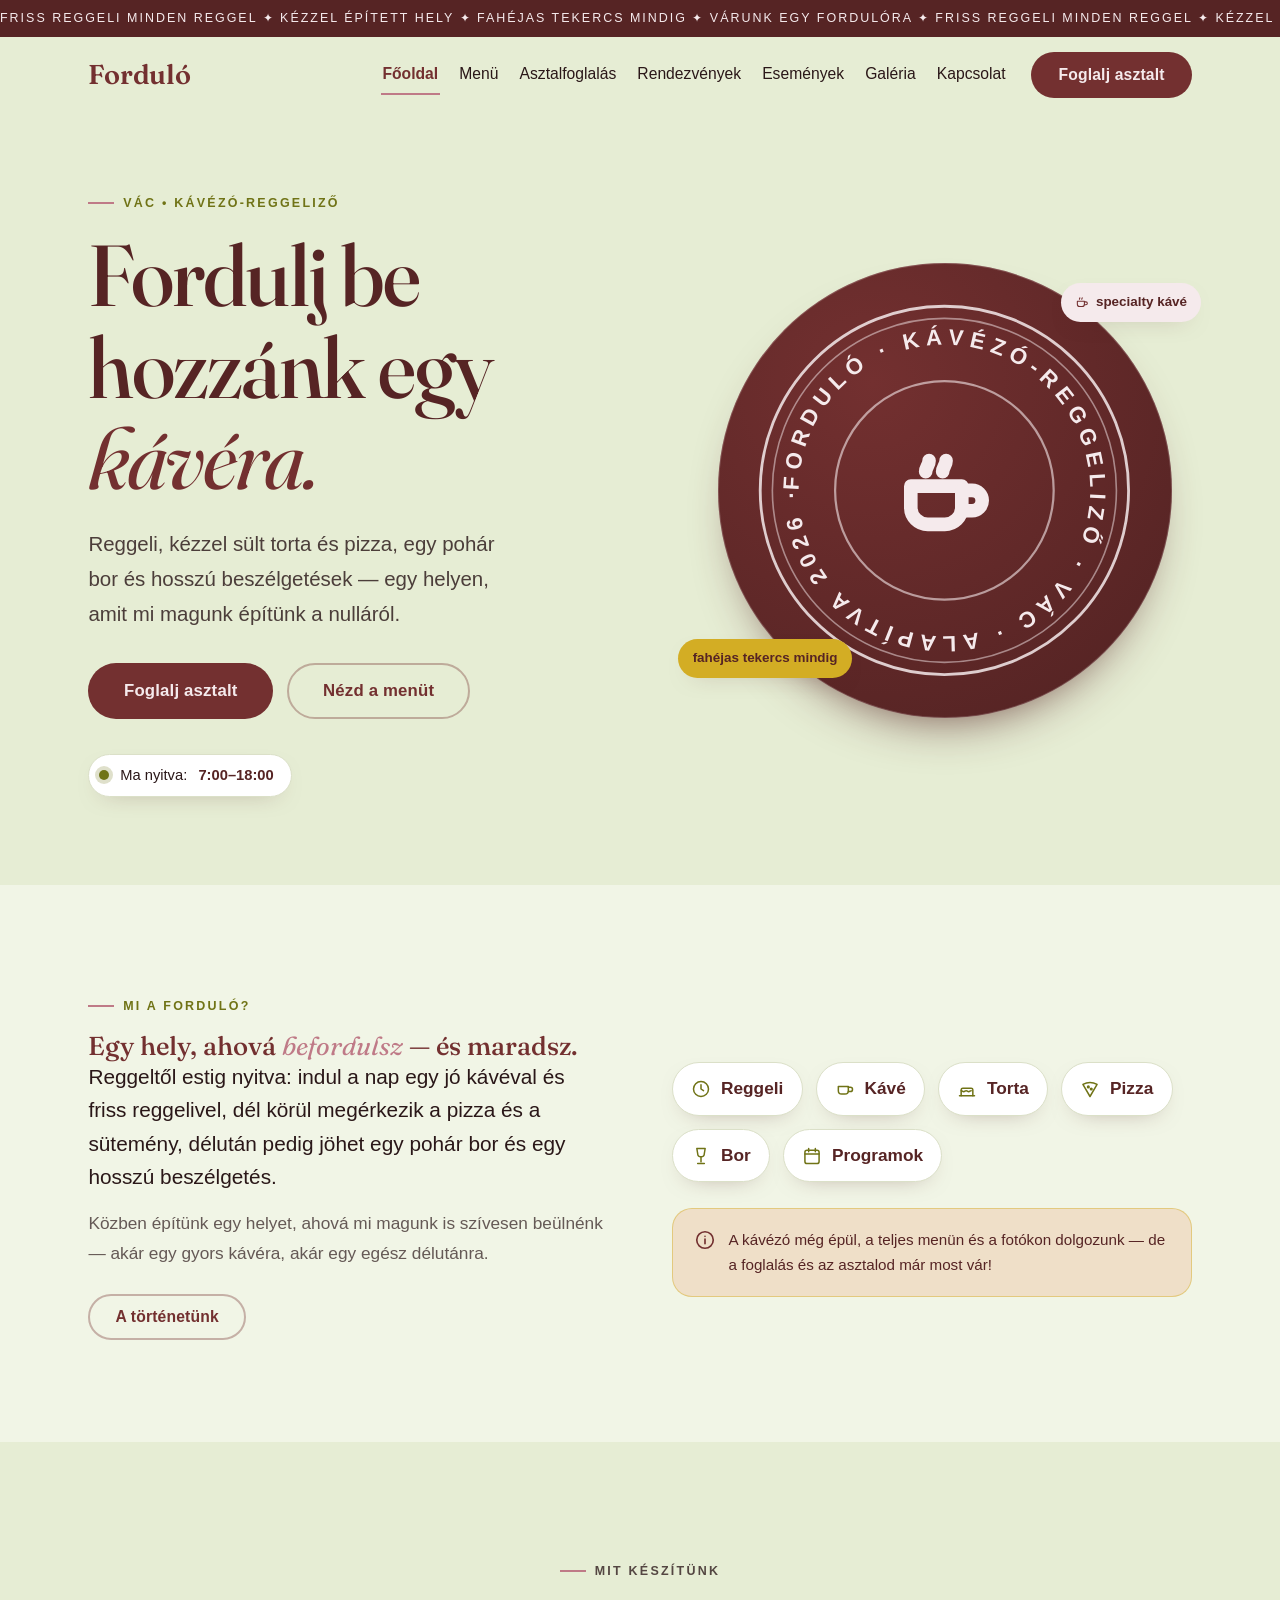
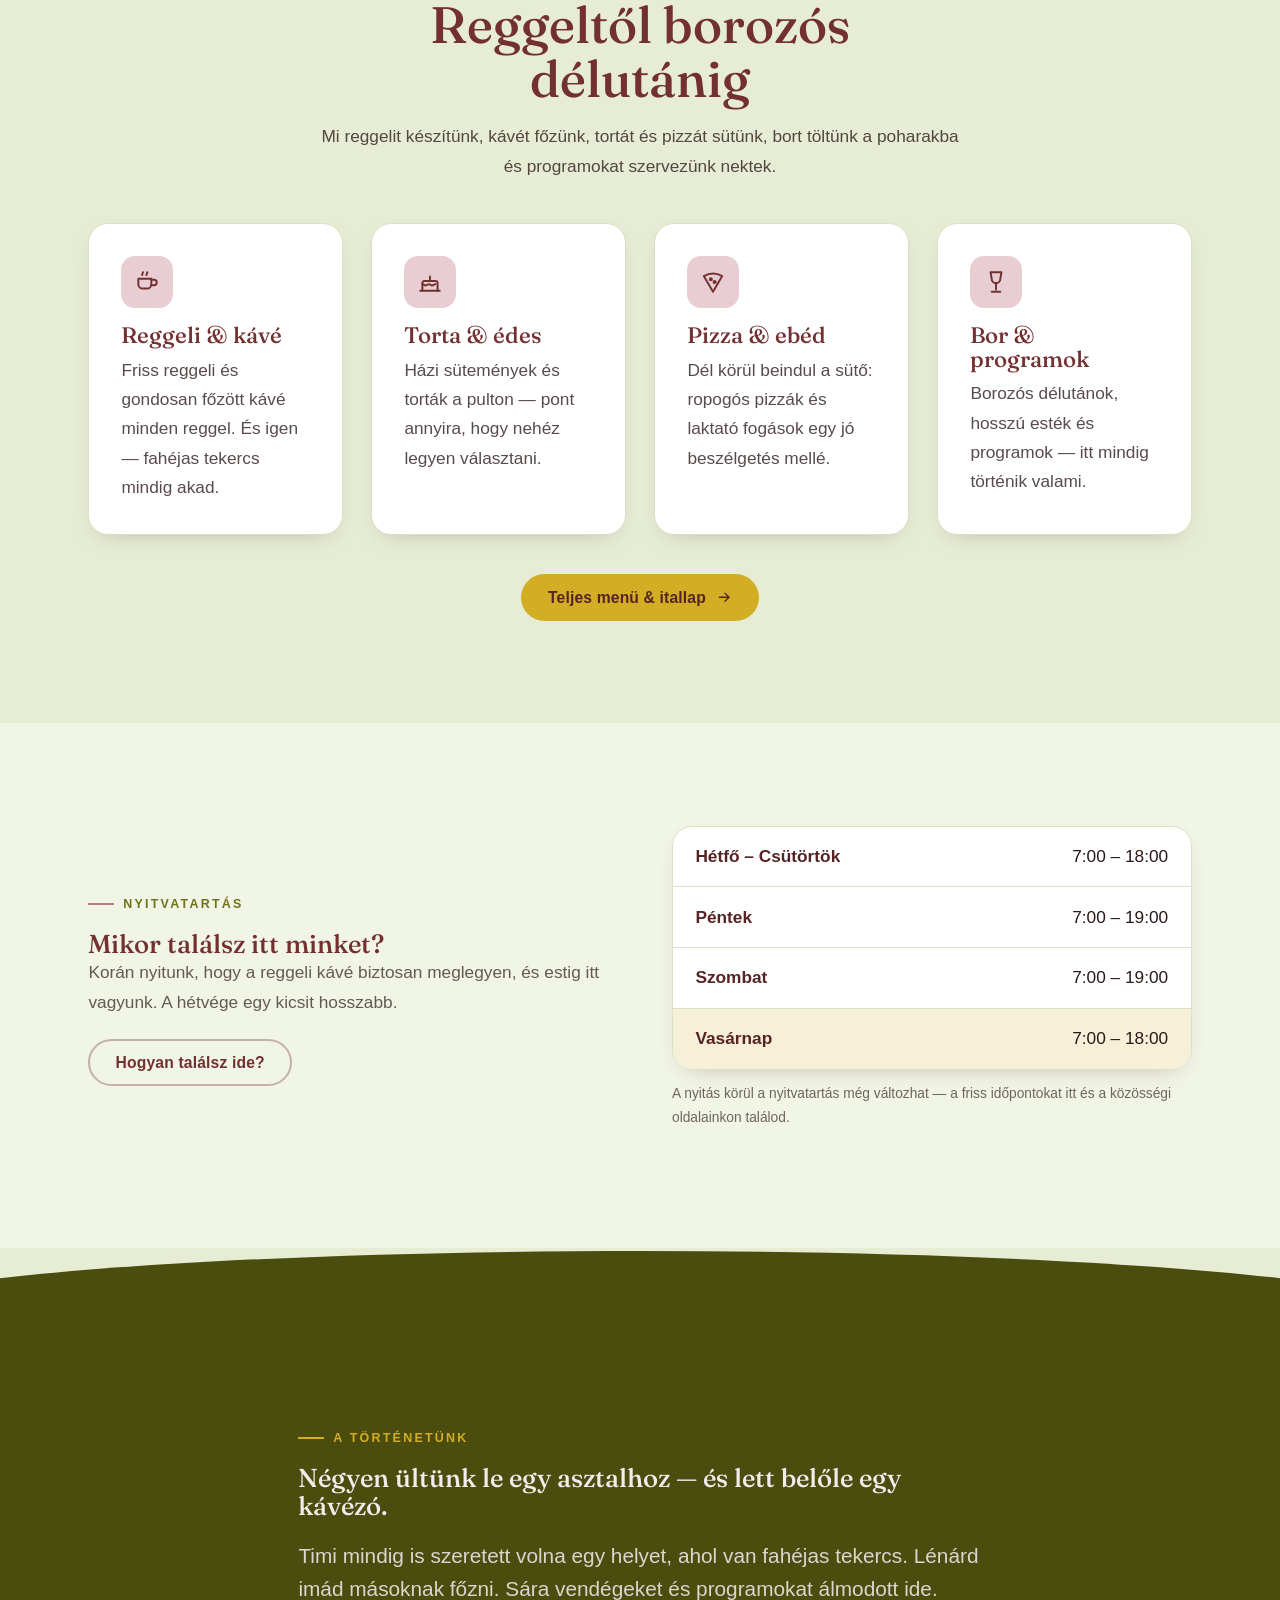
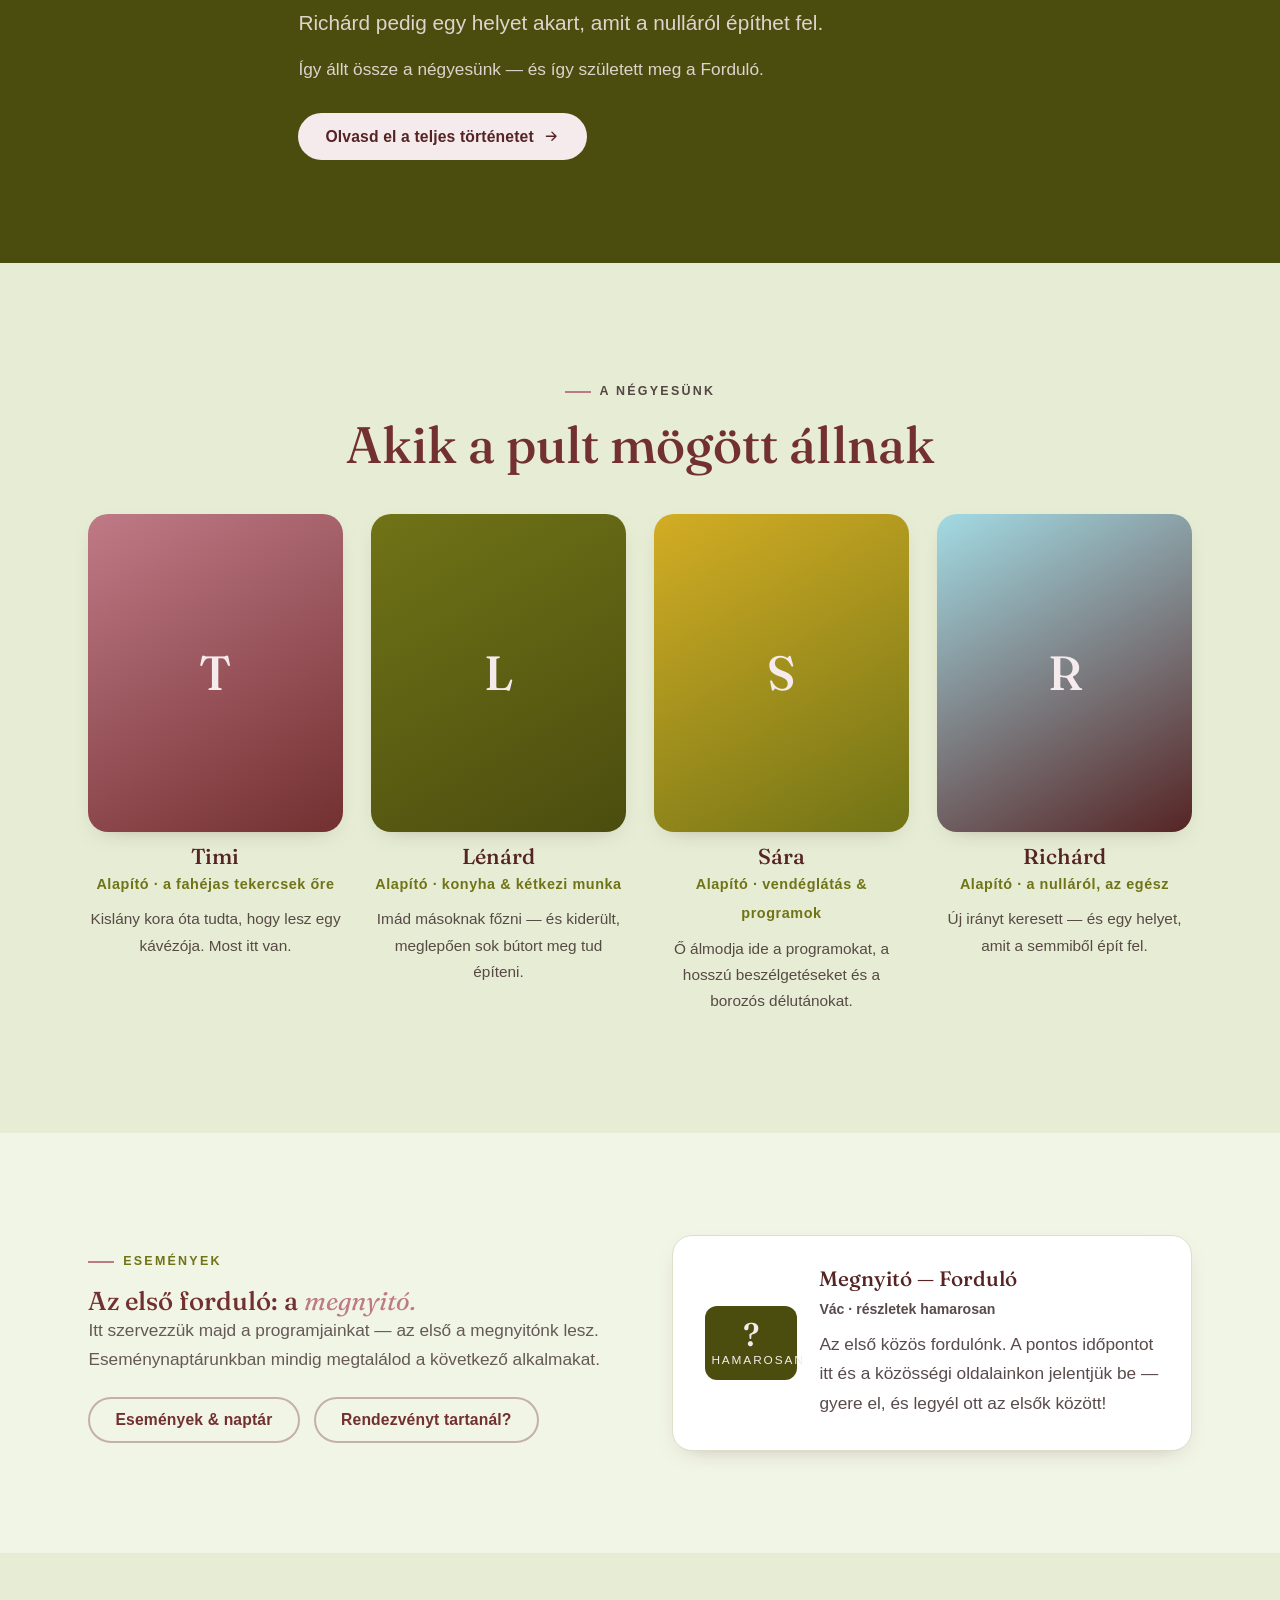
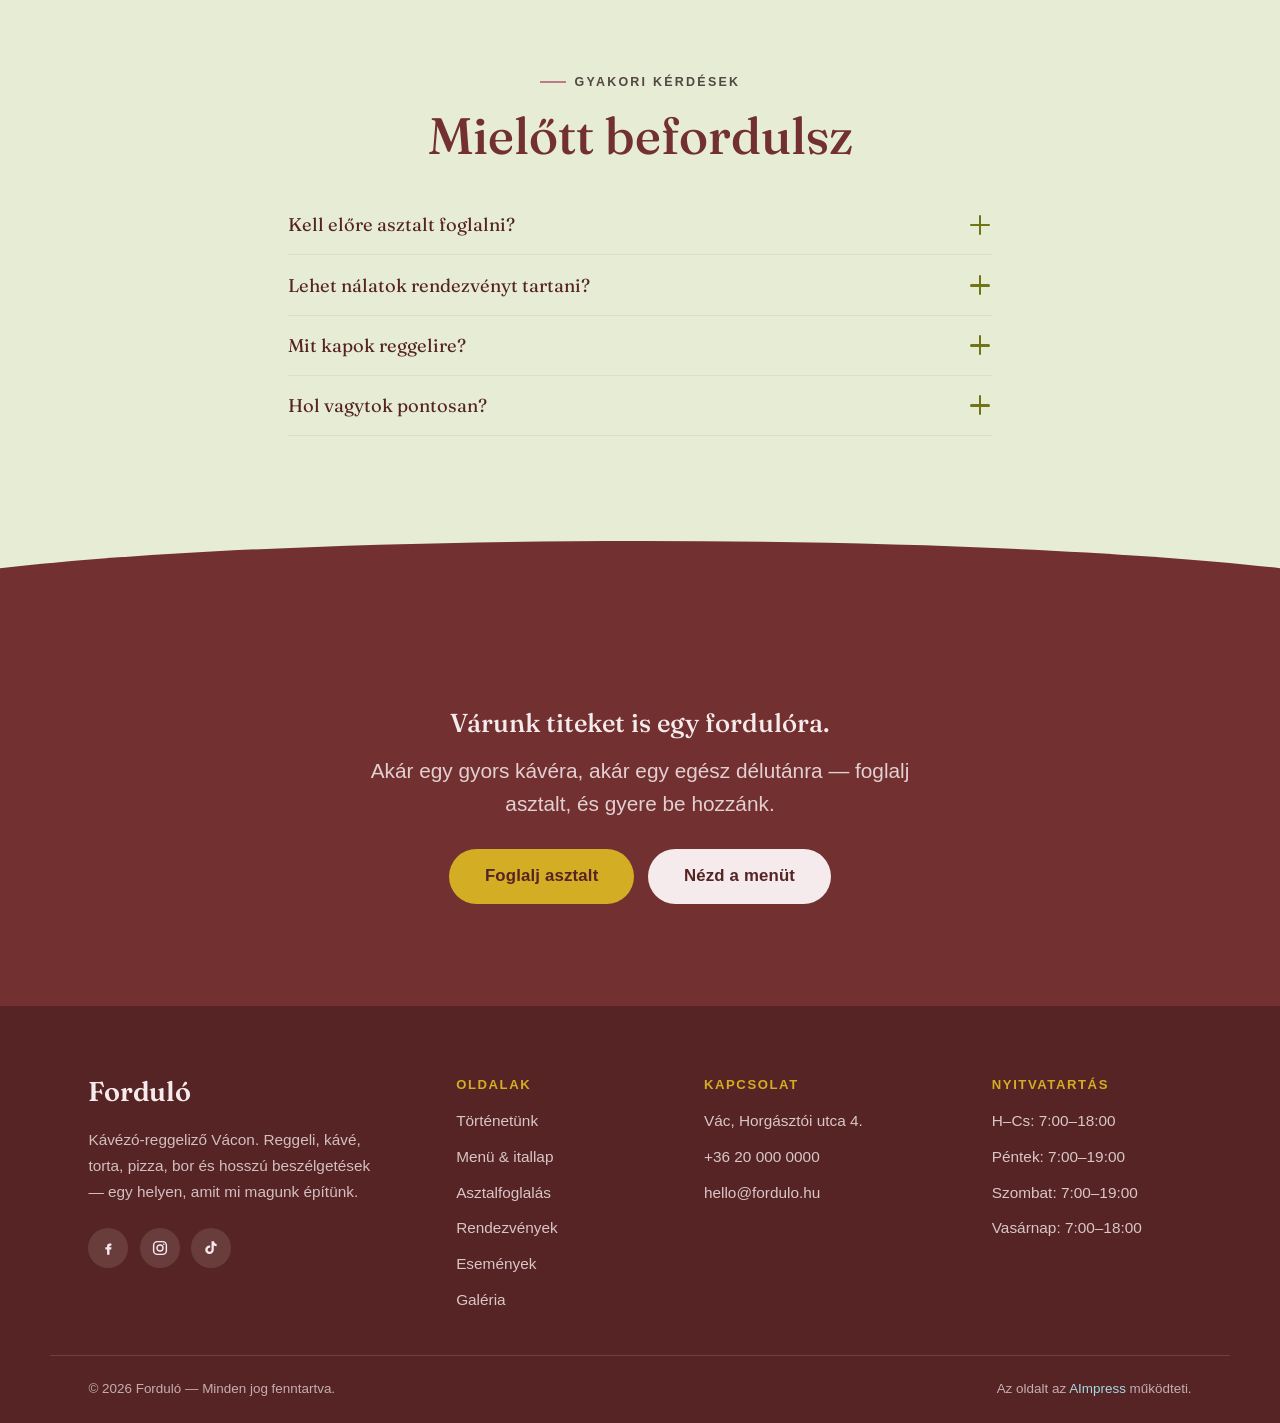
==== index.html @ df099390 "Initial commit" ====
<!DOCTYPE html>
<html lang="hu">
<head>
  <meta charset="UTF-8" />
  <meta name="viewport" content="width=device-width, initial-scale=1.0" />
  <title>Forduló — Kávézó-reggeliző Vácon</title>
  <meta name="description" content="A Forduló egy kávézó-reggeliző Vácon: friss reggeli, kézzel sült torta és pizza, pohár bor és hosszú beszélgetések — egy helyen, amit mi magunk építünk. Várunk egy fordulóra!" />
  <meta property="og:title" content="Forduló — Kávézó-reggeliző Vácon" />
  <meta property="og:description" content="Reggeli, kávé, torta, pizza, bor és programok egy helyen. Várunk egy fordulóra!" />
  <meta property="og:type" content="website" />
  <link rel="icon" href="data:image/svg+xml,<svg xmlns='http://www.w3.org/2000/svg' viewBox='0 0 100 100'><circle cx='50' cy='50' r='48' fill='%23733030'/><text x='50' y='72' font-family='Georgia,serif' font-size='60' font-weight='600' fill='%23D3AD24' text-anchor='middle'>F</text></svg>" />
  <link rel="preconnect" href="https://fonts.googleapis.com" />
  <link rel="preconnect" href="https://fonts.gstatic.com" crossorigin />
  <link href="https://fonts.googleapis.com/css2?family=Fraunces:ital,opsz,wght@0,9..144,400;0,9..144,500;0,9..144,600;1,9..144,400;1,9..144,500&family=Hanken+Grotesque:wght@400;500;600;700&display=swap" rel="stylesheet" />
  <link rel="stylesheet" href="styles.css" />
</head>
<body>

  <!-- ============================ HEADER ============================ -->
  <div class="marquee" aria-hidden="true">
      <div class="marquee__track">
        <span>Friss reggeli minden reggel ✦ Kézzel épített hely ✦ Fahéjas tekercs mindig ✦ Várunk egy fordulóra ✦&#160;</span>
        <span>Friss reggeli minden reggel ✦ Kézzel épített hely ✦ Fahéjas tekercs mindig ✦ Várunk egy fordulóra ✦&#160;</span>
        <span>Friss reggeli minden reggel ✦ Kézzel épített hely ✦ Fahéjas tekercs mindig ✦ Várunk egy fordulóra ✦&#160;</span>
        <span>Friss reggeli minden reggel ✦ Kézzel épített hely ✦ Fahéjas tekercs mindig ✦ Várunk egy fordulóra ✦&#160;</span>
      </div>
    </div>
  <header class="site-header" id="siteHeader">
    <div class="nav container">
      <a class="brand" href="index.html">Forduló</a>
      <button class="nav__toggle" id="navToggle" aria-label="Menü megnyitása" aria-expanded="false" aria-controls="navMenu">
        <span></span><span></span><span></span>
      </button>
      <nav class="nav__menu" id="navMenu" aria-label="Főmenü">
        <a href="index.html" class="nav__link is-active">Főoldal</a>
        <a href="menu.html" class="nav__link">Menü</a>
        <a href="asztalfoglalas.html" class="nav__link">Asztalfoglalás</a>
        <a href="rendezvenyek.html" class="nav__link">Rendezvények</a>
        <a href="esemenyek.html" class="nav__link">Események</a>
        <a href="galeria.html" class="nav__link">Galéria</a>
        <a href="kapcsolat.html" class="nav__link">Kapcsolat</a>
        <a href="asztalfoglalas.html" class="btn btn--solid nav__cta">Foglalj asztalt</a>
      </nav>
    </div>
  </header>

  <main>
    <!-- ============================ HERO ============================ -->
    <section class="hero container">
      <div class="hero__grid">
        <div class="hero__copy reveal">
          <p class="eyebrow">Vác • Kávézó-reggeliző</p>
          <h1>Fordulj be<br />hozzánk egy <em>kávéra.</em></h1>
          <p class="hero__sub">Reggeli, kézzel sült torta és pizza, egy pohár bor és hosszú beszélgetések — egy helyen, amit mi magunk építünk a nulláról.</p>
          <div class="hero__actions btn-row">
            <a href="asztalfoglalas.html" class="btn btn--solid btn--lg">Foglalj asztalt</a>
            <a href="menu.html" class="btn btn--ghost btn--lg">Nézd a menüt</a>
          </div>
          <span class="hero__today">
            <span class="dot"></span>
            Ma nyitva: <strong id="todayTime">7:00–18:00</strong>
          </span>
        </div>

        <div class="hero__art reveal" data-delay="1" aria-hidden="true">
          <span class="hero__chip hero__chip--a">
            <svg viewBox="0 0 24 24" fill="none" stroke="currentColor" stroke-width="1.8" stroke-linecap="round" stroke-linejoin="round"><path d="M4 9h12v5a4 4 0 0 1-4 4H8a4 4 0 0 1-4-4V9Z"/><path d="M16 10h2.5a2.5 2.5 0 0 1 0 5H16"/><path d="M7.5 5.5c0-1 .8-1.5.8-2.5M11.5 5.5c0-1 .8-1.5.8-2.5"/></svg>
            specialty kávé
          </span>
          <span class="hero__chip hero__chip--b">fahéjas tekercs mindig</span>
          <div class="hero__seal">
            <!-- A FORDULÓ pecsét — a külső gyűrű lassan forog ("forduló") -->
            <svg class="seal" viewBox="0 0 200 200" role="img" aria-label="Forduló kávézó-reggeliző, Vác, 2026">
              <defs>
                <!-- a körfelirat útja (r=72 → kerület ~452, ennyi a textLength) -->
                <path id="sealCircle" d="M100,100 m-72,0 a72,72 0 1,1 144,0 a72,72 0 1,1 -144,0" />
              </defs>
              <!-- a teljes pecsét lassan forog ("forduló") -->
              <g class="seal__rotor">
                <circle cx="100" cy="100" r="91" fill="none" stroke="currentColor" stroke-width="1.4" opacity="0.85"/>
                <circle cx="100" cy="100" r="85" fill="none" stroke="currentColor" stroke-width="0.8" opacity="0.5"/>
                <circle cx="100" cy="100" r="54" fill="none" stroke="currentColor" stroke-width="1.1" opacity="0.6"/>
                <!-- a felirat textLength-csel pontosan körbeér, nincs rés és nincs átfedés -->
                <text class="seal__ring-text" fill="currentColor">
                  <textPath href="#sealCircle" startOffset="0" textLength="452" lengthAdjust="spacing">FORDULÓ&#160;·&#160;KÁVÉZÓ-REGGELIZŐ&#160;·&#160;VÁC&#160;·&#160;ALAPÍTVA 2026&#160;·</textPath>
                </text>
              </g>
              <!-- középső kávéscsésze (nem forog) -->
              <g fill="none" stroke="currentColor" stroke-width="3.2" stroke-linecap="round" stroke-linejoin="round" transform="translate(75,79) scale(2.1)">
                <path d="M4 9h12v5a4 4 0 0 1-4 4H8a4 4 0 0 1-4-4V9Z"/>
                <path d="M16 10h2.4a2.4 2.4 0 0 1 0 4.8H16"/>
                <path d="M7.5 5.6c0-1 .8-1.5.8-2.6M11.5 5.6c0-1 .8-1.5.8-2.6"/>
              </g>
            </svg>
          </div>
        </div>
      </div>
    </section>

    <!-- ========================= MI A FORDULÓ ========================= -->
    <section class="section section--paper">
      <div class="container split">
        <div class="reveal">
          <p class="eyebrow">Mi a Forduló?</p>
          <h2>Egy hely, ahová <span class="accent-italic">befordulsz</span> — és maradsz.</h2>
          <p class="lead">Reggeltől estig nyitva: indul a nap egy jó kávéval és friss reggelivel, dél körül megérkezik a pizza és a sütemény, délután pedig jöhet egy pohár bor és egy hosszú beszélgetés.</p>
          <p class="muted">Közben építünk egy helyet, ahová mi magunk is szívesen beülnénk — akár egy gyors kávéra, akár egy egész délutánra.</p>
          <div class="btn-row" style="margin-top:1.6rem;">
            <a href="tortenetunk.html" class="btn btn--ghost">A történetünk</a>
          </div>
        </div>
        <div class="reveal" data-delay="1">
          <div class="chips">
            <span class="chip"><svg viewBox="0 0 24 24" fill="none" stroke="currentColor" stroke-width="1.8" stroke-linecap="round" stroke-linejoin="round"><circle cx="12" cy="12" r="9"/><path d="M12 7v5l3 2"/></svg> Reggeli</span>
            <span class="chip"><svg viewBox="0 0 24 24" fill="none" stroke="currentColor" stroke-width="1.8" stroke-linecap="round" stroke-linejoin="round"><path d="M4 9h12v5a4 4 0 0 1-4 4H8a4 4 0 0 1-4-4V9Z"/><path d="M16 10h2.5a2.5 2.5 0 0 1 0 5H16"/></svg> Kávé</span>
            <span class="chip"><svg viewBox="0 0 24 24" fill="none" stroke="currentColor" stroke-width="1.8" stroke-linecap="round" stroke-linejoin="round"><path d="M3 20h18"/><path d="M5 20v-7a2 2 0 0 1 2-2h10a2 2 0 0 1 2 2v7"/><path d="M5 14c1.5 0 1.5 1.2 3 1.2S9.5 14 11 14s1.5 1.2 3 1.2 1.5-1.2 3-1.2"/></svg> Torta</span>
            <span class="chip"><svg viewBox="0 0 24 24" fill="none" stroke="currentColor" stroke-width="1.8" stroke-linecap="round" stroke-linejoin="round"><path d="M3.5 6.5 12 21l8.5-14.5a18 18 0 0 0-17 0Z"/><circle cx="10" cy="9.5" r="1"/><circle cx="13.5" cy="12" r="1"/></svg> Pizza</span>
            <span class="chip"><svg viewBox="0 0 24 24" fill="none" stroke="currentColor" stroke-width="1.8" stroke-linecap="round" stroke-linejoin="round"><path d="M7 3h10l-1 6a4 4 0 0 1-8 0L7 3Z"/><path d="M12 13v6M8 21h8"/></svg> Bor</span>
            <span class="chip"><svg viewBox="0 0 24 24" fill="none" stroke="currentColor" stroke-width="1.8" stroke-linecap="round" stroke-linejoin="round"><rect x="3.5" y="5" width="17" height="16" rx="2.5"/><path d="M3.5 9.5h17M8 3v4M16 3v4"/></svg> Programok</span>
          </div>
          <div class="callout" style="margin-top:1.6rem;">
            <svg viewBox="0 0 24 24" fill="none" stroke="currentColor" stroke-width="1.8" stroke-linecap="round" stroke-linejoin="round"><circle cx="12" cy="12" r="9"/><path d="M12 11v5M12 8l.01 0"/></svg>
            <p>A kávézó még épül, a teljes menün és a fotókon dolgozunk — de a foglalás és az asztalod már most vár!</p>
          </div>
        </div>
      </div>
    </section>

    <!-- ========================= MIT KÉSZÍTÜNK ========================= -->
    <section class="section section--cream">
      <div class="container">
        <div class="section-head section-head--center reveal">
          <p class="eyebrow eyebrow--center">Mit készítünk</p>
          <h2>Reggeltől borozós délutánig</h2>
          <p>Mi reggelit készítünk, kávét főzünk, tortát és pizzát sütünk, bort töltünk a poharakba és programokat szervezünk nektek.</p>
        </div>
        <div class="grid grid--4" style="margin-top:2.6rem;">
          <article class="card reveal">
            <div class="card__icon"><svg viewBox="0 0 24 24" fill="none" stroke="currentColor" stroke-width="1.8" stroke-linecap="round" stroke-linejoin="round"><path d="M4 9h12v5a4 4 0 0 1-4 4H8a4 4 0 0 1-4-4V9Z"/><path d="M16 10h2.5a2.5 2.5 0 0 1 0 5H16"/><path d="M7.5 5.5c0-1 .8-1.5.8-2.5M11.5 5.5c0-1 .8-1.5.8-2.5"/></svg></div>
            <h3>Reggeli &amp; kávé</h3>
            <p>Friss reggeli és gondosan főzött kávé minden reggel. És igen — fahéjas tekercs mindig akad.</p>
          </article>
          <article class="card reveal" data-delay="1">
            <div class="card__icon"><svg viewBox="0 0 24 24" fill="none" stroke="currentColor" stroke-width="1.8" stroke-linecap="round" stroke-linejoin="round"><path d="M3 20h18"/><path d="M5 20v-7a2 2 0 0 1 2-2h10a2 2 0 0 1 2 2v7"/><path d="M5 14c1.5 0 1.5 1.2 3 1.2S9.5 14 11 14s1.5 1.2 3 1.2 1.5-1.2 3-1.2"/><path d="M12 7v3"/></svg></div>
            <h3>Torta &amp; édes</h3>
            <p>Házi sütemények és torták a pulton — pont annyira, hogy nehéz legyen választani.</p>
          </article>
          <article class="card reveal" data-delay="2">
            <div class="card__icon"><svg viewBox="0 0 24 24" fill="none" stroke="currentColor" stroke-width="1.8" stroke-linecap="round" stroke-linejoin="round"><path d="M3.5 6.5 12 21l8.5-14.5a18 18 0 0 0-17 0Z"/><circle cx="10" cy="9.5" r="1"/><circle cx="13.5" cy="12" r="1"/></svg></div>
            <h3>Pizza &amp; ebéd</h3>
            <p>Dél körül beindul a sütő: ropogós pizzák és laktató fogások egy jó beszélgetés mellé.</p>
          </article>
          <article class="card reveal" data-delay="3">
            <div class="card__icon"><svg viewBox="0 0 24 24" fill="none" stroke="currentColor" stroke-width="1.8" stroke-linecap="round" stroke-linejoin="round"><path d="M7 3h10l-1 6a4 4 0 0 1-8 0L7 3Z"/><path d="M12 13v6M8 21h8"/></svg></div>
            <h3>Bor &amp; programok</h3>
            <p>Borozós délutánok, hosszú esték és programok — itt mindig történik valami.</p>
          </article>
        </div>
        <div class="btn-row reveal" style="justify-content:center; margin-top:2.4rem;">
          <a href="menu.html" class="btn btn--gold">Teljes menü &amp; itallap
            <svg viewBox="0 0 24 24" fill="none" stroke="currentColor" stroke-width="2" stroke-linecap="round" stroke-linejoin="round"><path d="M5 12h14M13 6l6 6-6 6"/></svg>
          </a>
        </div>
      </div>
    </section>

    <!-- ========================= NYITVATARTÁS ========================= -->
    <section class="section section--paper">
      <div class="container split">
        <div class="reveal">
          <p class="eyebrow">Nyitvatartás</p>
          <h2>Mikor találsz itt minket?</h2>
          <p class="muted">Korán nyitunk, hogy a reggeli kávé biztosan meglegyen, és estig itt vagyunk. A hétvége egy kicsit hosszabb.</p>
          <div class="btn-row" style="margin-top:1.4rem;">
            <a href="kapcsolat.html" class="btn btn--ghost">Hogyan találsz ide?</a>
          </div>
        </div>
        <div class="reveal" data-delay="1">
          <div class="hours">
            <div class="hours__row" data-days="1,2,3,4">
              <span class="hours__day">Hétfő – Csütörtök</span>
              <span class="hours__time">7:00 – 18:00</span>
            </div>
            <div class="hours__row" data-days="5">
              <span class="hours__day">Péntek</span>
              <span class="hours__time">7:00 – 19:00</span>
            </div>
            <div class="hours__row" data-days="6">
              <span class="hours__day">Szombat</span>
              <span class="hours__time">7:00 – 19:00</span>
            </div>
            <div class="hours__row" data-days="0">
              <span class="hours__day">Vasárnap</span>
              <span class="hours__time">7:00 – 18:00</span>
            </div>
          </div>
          <p class="hours__note">A nyitás körül a nyitvatartás még változhat — a friss időpontokat itt és a közösségi oldalainkon találod.</p>
        </div>
      </div>
    </section>

    <!-- transition -->
    <svg class="wave" viewBox="0 0 1440 70" preserveAspectRatio="none" aria-hidden="true"><path d="M0,70 L0,30 C360,-6 1080,-6 1440,30 L1440,70 Z" fill="#4B4D0F"/></svg>

    <!-- ========================= TÖRTÉNET TEASER ========================= -->
    <section class="band section">
      <div class="container" style="max-width:760px;">
        <p class="eyebrow reveal">A történetünk</p>
        <h2 class="reveal" data-delay="1">Négyen ültünk le egy asztalhoz — és lett belőle egy kávézó.</h2>
        <p class="reveal lead" data-delay="1" style="margin-top:1.2rem;">Timi mindig is szeretett volna egy helyet, ahol van fahéjas tekercs. Lénárd imád másoknak főzni. Sára vendégeket és programokat álmodott ide. Richárd pedig egy helyet akart, amit a nulláról építhet fel.</p>
        <p class="reveal" data-delay="2">Így állt össze a négyesünk — és így született meg a Forduló.</p>
        <div class="btn-row reveal" data-delay="2" style="margin-top:1.8rem;">
          <a href="tortenetunk.html" class="btn btn--light">Olvasd el a teljes történetet
            <svg viewBox="0 0 24 24" fill="none" stroke="currentColor" stroke-width="2" stroke-linecap="round" stroke-linejoin="round"><path d="M5 12h14M13 6l6 6-6 6"/></svg>
          </a>
        </div>
      </div>
    </section>

    <!-- ========================= A NÉGYESÜNK ========================= -->
    <section class="section section--cream">
      <div class="container">
        <div class="section-head section-head--center reveal">
          <p class="eyebrow eyebrow--center">A négyesünk</p>
          <h2>Akik a pult mögött állnak</h2>
        </div>
        <div class="grid grid--4" style="margin-top:2.6rem;">
          <div class="person reveal">
            <!-- Cseréld valódi fotóra: <div class="person__photo"><img src="kepek/timi.jpg" alt="Timi"></div> -->
            <div class="person__photo" style="background:linear-gradient(150deg,#BF7A87,#733030);">T</div>
            <h3>Timi</h3>
            <span>Alapító · a fahéjas tekercsek őre</span>
            <p>Kislány kora óta tudta, hogy lesz egy kávézója. Most itt van.</p>
          </div>
          <div class="person reveal" data-delay="1">
            <div class="person__photo" style="background:linear-gradient(150deg,#707316,#4B4D0F);">L</div>
            <h3>Lénárd</h3>
            <span>Alapító · konyha &amp; kétkezi munka</span>
            <p>Imád másoknak főzni — és kiderült, meglepően sok bútort meg tud építeni.</p>
          </div>
          <div class="person reveal" data-delay="2">
            <div class="person__photo" style="background:linear-gradient(150deg,#D3AD24,#707316);">S</div>
            <h3>Sára</h3>
            <span>Alapító · vendéglátás &amp; programok</span>
            <p>Ő álmodja ide a programokat, a hosszú beszélgetéseket és a borozós délutánokat.</p>
          </div>
          <div class="person reveal" data-delay="3">
            <div class="person__photo" style="background:linear-gradient(150deg,#A3DBE4,#562424);">R</div>
            <h3>Richárd</h3>
            <span>Alapító · a nulláról, az egész</span>
            <p>Új irányt keresett — és egy helyet, amit a semmiből épít fel.</p>
          </div>
        </div>
      </div>
    </section>

    <!-- ========================= ESEMÉNYEK TEASER ========================= -->
    <section class="section section--paper">
      <div class="container split">
        <div class="reveal">
          <p class="eyebrow">Események</p>
          <h2>Az első forduló: a <span class="accent-italic">megnyitó.</span></h2>
          <p class="muted">Itt szervezzük majd a programjainkat — az első a megnyitónk lesz. Eseménynaptárunkban mindig megtalálod a következő alkalmakat.</p>
          <div class="btn-row" style="margin-top:1.4rem;">
            <a href="esemenyek.html" class="btn btn--ghost">Események &amp; naptár</a>
            <a href="rendezvenyek.html" class="btn btn--ghost">Rendezvényt tartanál?</a>
          </div>
        </div>
        <div class="reveal" data-delay="1">
          <article class="card">
            <div class="event">
              <div class="event__date is-soon">
                <span class="d">?</span>
                <span class="m">Hamarosan</span>
              </div>
              <div class="event__body">
                <h3>Megnyitó — Forduló</h3>
                <p class="event__meta">Vác · részletek hamarosan</p>
                <p>Az első közös fordulónk. A pontos időpontot itt és a közösségi oldalainkon jelentjük be — gyere el, és legyél ott az elsők között!</p>
              </div>
            </div>
          </article>
        </div>
      </div>
    </section>

    <!-- ========================= GYIK ========================= -->
    <section class="section section--cream">
      <div class="container" style="max-width:780px;">
        <div class="section-head section-head--center reveal">
          <p class="eyebrow eyebrow--center">Gyakori kérdések</p>
          <h2>Mielőtt befordulsz</h2>
        </div>
        <div class="reveal" style="margin-top:2rem;">
          <div class="faq-item">
            <button class="faq-q" aria-expanded="false"><span>Kell előre asztalt foglalni?</span><span class="ic"></span></button>
            <div class="faq-a"><p>Egy gyors kávéhoz nem feltétlenül, de hétvégén és nagyobb társasággal jó előre szólni. Pár kattintás az <a href="asztalfoglalas.html">Asztalfoglalás</a> oldalon, és tartjuk az asztalt.</p></div>
          </div>
          <div class="faq-item">
            <button class="faq-q" aria-expanded="false"><span>Lehet nálatok rendezvényt tartani?</span><span class="ic"></span></button>
            <div class="faq-a"><p>Igen! Szülinap, céges összejövetel, borozós délután — írd meg a részleteket a <a href="rendezvenyek.html">Rendezvények</a> oldalon, és egyedi ajánlattal keresünk.</p></div>
          </div>
          <div class="faq-item">
            <button class="faq-q" aria-expanded="false"><span>Mit kapok reggelire?</span><span class="ic"></span></button>
            <div class="faq-a"><p>A reggeli a szívünk csücske, ezért bőséges a kínálat — a részletes menün még dolgozunk, de a friss kávé és a fahéjas tekercs garantált. A teljes választékot a <a href="menu.html">Menü</a> oldalon frissítjük.</p></div>
          </div>
          <div class="faq-item">
            <button class="faq-q" aria-expanded="false"><span>Hol vagytok pontosan?</span><span class="ic"></span></button>
            <div class="faq-a"><p>Vácon találsz minket. A pontos címet és a térképet a <a href="kapcsolat.html">Kapcsolat</a> oldalon nézheted meg.</p></div>
          </div>
        </div>
      </div>
    </section>

    <!-- transition -->
    <svg class="wave" viewBox="0 0 1440 70" preserveAspectRatio="none" aria-hidden="true"><path d="M0,70 L0,30 C360,-6 1080,-6 1440,30 L1440,70 Z" fill="#733030"/></svg>

    <!-- ========================= CTA BAND ========================= -->
    <section class="band band--wine section">
      <div class="container section-head--center" style="text-align:center; max-width:680px;">
        <h2 class="reveal">Várunk titeket is egy fordulóra.</h2>
        <p class="reveal lead" data-delay="1" style="margin-top:1rem;">Akár egy gyors kávéra, akár egy egész délutánra — foglalj asztalt, és gyere be hozzánk.</p>
        <div class="btn-row reveal" data-delay="2" style="justify-content:center; margin-top:1.8rem;">
          <a href="asztalfoglalas.html" class="btn btn--gold btn--lg">Foglalj asztalt</a>
          <a href="menu.html" class="btn btn--light btn--lg">Nézd a menüt</a>
        </div>
      </div>
    </section>
  </main>

  <!-- ============================ FOOTER ============================ -->
  <footer class="site-footer">
    <div class="container footer__grid">
      <div class="footer__brand">
        <a class="brand brand--light" href="index.html">Forduló</a>
        <p class="footer__tag">Kávézó-reggeliző Vácon. Reggeli, kávé, torta, pizza, bor és hosszú beszélgetések — egy helyen, amit mi magunk építünk.</p>
        <!-- TODO: cseréld a # helyére a valódi közösségi linkeket -->
        <div class="socials">
          <a href="#" aria-label="Facebook" target="_blank" rel="noopener"><svg viewBox="0 0 24 24" fill="currentColor"><path d="M14 9h2.5V6H14c-2 0-3.2 1.3-3.2 3.3V11H8.5v3h2.3v7H14v-7h2.3l.4-3H14V9.6c0-.4.2-.6.6-.6Z"/></svg></a>
          <a href="#" aria-label="Instagram" target="_blank" rel="noopener"><svg viewBox="0 0 24 24" fill="none" stroke="currentColor" stroke-width="1.9"><rect x="3.5" y="3.5" width="17" height="17" rx="5"/><circle cx="12" cy="12" r="4"/><circle cx="17" cy="7" r="1.1" fill="currentColor" stroke="none"/></svg></a>
          <a href="#" aria-label="TikTok" target="_blank" rel="noopener"><svg viewBox="0 0 24 24" fill="currentColor"><path d="M16 3c.3 2 1.6 3.5 3.5 3.8v3c-1.4 0-2.7-.4-3.8-1.1v5.6a5.7 5.7 0 1 1-5.7-5.7c.3 0 .6 0 .9.1v3.1a2.6 2.6 0 1 0 1.8 2.5V3H16Z"/></svg></a>
        </div>
      </div>
      <div class="footer__col">
        <h4>Oldalak</h4>
        <ul>
          <li><a href="tortenetunk.html">Történetünk</a></li>
          <li><a href="menu.html">Menü &amp; itallap</a></li>
          <li><a href="asztalfoglalas.html">Asztalfoglalás</a></li>
          <li><a href="rendezvenyek.html">Rendezvények</a></li>
          <li><a href="esemenyek.html">Események</a></li>
          <li><a href="galeria.html">Galéria</a></li>
        </ul>
      </div>
      <div class="footer__col">
        <h4>Kapcsolat</h4>
        <ul>
          <!-- TODO: valódi cím / telefon / e-mail -->
          <li>Vác, Horgásztói utca 4.</li>
          <li><a href="tel:+36200000000">+36 20 000 0000</a></li>
          <li><a href="mailto:hello@fordulo.hu">hello@fordulo.hu</a></li>
        </ul>
      </div>
      <div class="footer__col">
        <h4>Nyitvatartás</h4>
        <ul>
          <li>H–Cs: 7:00–18:00</li>
          <li>Péntek: 7:00–19:00</li>
          <li>Szombat: 7:00–19:00</li>
          <li>Vasárnap: 7:00–18:00</li>
        </ul>
      </div>
    </div>
    <div class="container footer__bottom">
      <span>© <span id="year"></span> Forduló — Minden jog fenntartva.</span>
      <span>Az oldalt az <a href="https://aimpress.hu/" target="_blank" rel="noopener">AImpress</a> működteti.</span>
    </div>
  </footer>

  <script src="script.js"></script>
</body>
</html>
---- styles.css ----
/* =====================================================================
   FORDULÓ. — kávézó-reggeliző, Vác
   Megosztott stíluslap (minden oldal ezt használja)
   Színpaletta: a kliens által küldött 8 szín
   ===================================================================== */

:root {
  /* --- Márkaszínek (a küldött paletta) --- */
  --wine:        #733030;   /* fő márkaszín – mély bordó */
  --wine-deep:   #562424;   /* legmélyebb – sötét sávok, címsorok */
  --mustard:     #D3AD24;   /* arany akcent – kiemelés, pecsét */
  --olive:       #707316;   /* másodlagos – linkek, akcentek */
  --olive-deep:  #4B4D0F;   /* mély oliva – sötét szekció */
  --rose:        #BF7A87;   /* poros rózsa – lágy dísz, hover */
  --cream:       #F5EAEC;   /* meleg krém – VILÁGOS SZÖVEG sötét háttéren + meleg elemek */
  --sky:         #A3DBE4;   /* friss égkék – egyetlen hűvös pop */

  /* --- Származtatott semleges árnyalatok --- */
  --ink:    #2a1718;        /* meleg, közel-fekete – folyószöveg */
  --base:   #e6edd4;        /* zsálya ALAP – oldalháttér, fejléc (Timi: zöldes alap) */
  --paper:  #f1f5e6;        /* világos zsálya – szekciók, űrlapmezők, naptár */
  --line:   #dbe0c8;        /* halvány zöldes elválasztó vonal */
  --white:  #ffffff;

  /* --- Tipográfia --- */
  --font-display: "Fraunces", Georgia, "Times New Roman", serif;
  --font-body: "Hanken Grotesque", -apple-system, BlinkMacSystemFont, "Segoe UI", Roboto, sans-serif;

  /* --- Méret / térköz --- */
  --container: 1180px;
  --radius:    20px;
  --radius-sm: 12px;
  --radius-lg: 34px;
  --shadow:    0 18px 50px -28px rgba(86, 36, 36, 0.55);
  --shadow-sm: 0 8px 24px -16px rgba(86, 36, 36, 0.5);

  --ease: cubic-bezier(0.22, 1, 0.36, 1);
}

/* ---------------------------------------------------------------- reset */
*, *::before, *::after { box-sizing: border-box; }
html { -webkit-text-size-adjust: 100%; scroll-behavior: smooth; }
body {
  margin: 0;
  font-family: var(--font-body);
  font-size: clamp(1rem, 0.97rem + 0.2vw, 1.08rem);
  line-height: 1.7;
  color: var(--ink);
  background: var(--base);
  -webkit-font-smoothing: antialiased;
  text-rendering: optimizeLegibility;
  overflow-x: hidden;
}
img { max-width: 100%; display: block; }
a { color: inherit; text-decoration: none; }
button { font-family: inherit; cursor: pointer; }
ul { margin: 0; padding: 0; list-style: none; }
h1, h2, h3, h4 { margin: 0; font-family: var(--font-display); font-weight: 500; line-height: 1.06; color: var(--wine); }
p { margin: 0 0 1rem; }
:focus-visible { outline: 3px solid var(--olive); outline-offset: 3px; border-radius: 4px; }

/* --------------------------------------------------------- layout utils */
.container { width: 100%; max-width: var(--container); margin-inline: auto; padding-inline: clamp(1.2rem, 4vw, 2.4rem); }
.section { padding-block: clamp(3.6rem, 8vw, 6.5rem); }
.section--tight { padding-block: clamp(2.6rem, 5vw, 4rem); }
.section--cream { background: var(--base); }
.section--paper { background: var(--paper); }

.eyebrow {
  font-family: var(--font-body);
  font-weight: 700;
  font-size: 0.78rem;
  letter-spacing: 0.18em;
  text-transform: uppercase;
  color: var(--olive);
  display: inline-flex;
  align-items: center;
  gap: 0.55rem;
  margin: 0 0 1rem;
}
.eyebrow::before { content: ""; width: 26px; height: 2px; background: var(--rose); display: inline-block; }
.eyebrow--center { justify-content: center; }
.section-head { max-width: 640px; }
.section-head--center { margin-inline: auto; text-align: center; }
.section-head h2 { font-size: clamp(2rem, 1.4rem + 2.7vw, 3.2rem); }
.section-head p { margin-top: 1rem; color: color-mix(in srgb, var(--ink) 78%, transparent); }
.lead { font-size: clamp(1.08rem, 1rem + 0.5vw, 1.3rem); line-height: 1.6; }
.muted { color: color-mix(in srgb, var(--ink) 70%, transparent); }
.accent-italic { font-family: var(--font-display); font-style: italic; font-weight: 400; color: var(--rose); }
.prose > p { margin-bottom: 1.2rem; }
.prose > p:last-child { margin-bottom: 0; }
.prose em { font-family: var(--font-display); font-style: italic; color: var(--wine); }

/* -------------------------------------------------------------- buttons */
.btn {
  display: inline-flex; align-items: center; gap: 0.6rem;
  font-weight: 600; font-size: 0.98rem; letter-spacing: 0.01em;
  padding: 0.85em 1.6em; border-radius: 999px; border: 2px solid transparent;
  transition: transform 0.25s var(--ease), background 0.25s var(--ease), color 0.25s var(--ease), border-color 0.25s var(--ease);
  line-height: 1; cursor: pointer; white-space: nowrap;
}
.btn svg { width: 1.05em; height: 1.05em; }
.btn--solid { background: var(--wine); color: var(--cream); }
.btn--solid:hover { background: var(--wine-deep); transform: translateY(-2px); }
.btn--gold { background: var(--mustard); color: var(--wine-deep); }
.btn--gold:hover { background: #c19e1d; transform: translateY(-2px); }
.btn--ghost { background: transparent; color: var(--wine); border-color: color-mix(in srgb, var(--wine) 35%, transparent); }
.btn--ghost:hover { border-color: var(--wine); background: color-mix(in srgb, var(--wine) 6%, transparent); transform: translateY(-2px); }
.btn--light { background: var(--cream); color: var(--wine-deep); }
.btn--light:hover { background: var(--white); transform: translateY(-2px); }
.btn--block { width: 100%; justify-content: center; }
.btn--lg { padding: 1.02em 2em; font-size: 1.05rem; }

.btn-row { display: flex; flex-wrap: wrap; gap: 0.9rem; }

/* --------------------------------------------------------------- header */
.site-header {
  position: sticky; top: 0; z-index: 100;
  background: color-mix(in srgb, var(--base) 92%, transparent);
  backdrop-filter: blur(10px);
  transition: box-shadow 0.3s var(--ease), background 0.3s var(--ease);
}
.site-header.is-scrolled { box-shadow: 0 10px 30px -22px rgba(86,36,36,0.6); background: color-mix(in srgb, var(--base) 97%, transparent); }
.marquee {
  background: var(--wine-deep); color: var(--cream);
  overflow: hidden; white-space: nowrap; font-size: 0.78rem; letter-spacing: 0.16em;
  text-transform: uppercase;
}
.marquee__track { display: flex; width: max-content; will-change: transform; animation: marquee 34s linear infinite; }
.marquee__track span { padding-block: 0.5rem; white-space: nowrap; }
@keyframes marquee { from { transform: translateX(0); } to { transform: translateX(-50%); } }

.nav {
  display: flex; align-items: center; justify-content: space-between; gap: 1rem;
  padding-block: 0.9rem;
  transition: padding 0.3s var(--ease);
}
.site-header.is-scrolled .nav { padding-block: 0.65rem; }

.brand {
  font-family: var(--font-display); font-weight: 600; font-size: 1.7rem; color: var(--wine);
  letter-spacing: -0.01em; line-height: 1; display: inline-flex; align-items: baseline; gap: 0.3em;
  position: relative; z-index: 110;
}
.brand__dot { color: var(--mustard); }
.brand--light { color: var(--cream); }
.brand--light .brand__dot { color: var(--sky); }

.nav__menu { display: flex; align-items: center; gap: clamp(0.4rem, 1.4vw, 1.35rem); }
.nav__link {
  position: relative; font-weight: 500; font-size: 0.98rem; color: var(--ink);
  padding: 0.3rem 0.1rem; transition: color 0.2s var(--ease);
}
.nav__link::after {
  content: ""; position: absolute; left: 0; right: 100%; bottom: -2px; height: 2px;
  background: var(--rose); transition: right 0.28s var(--ease);
}
.nav__link:hover { color: var(--wine); }
.nav__link:hover::after, .nav__link.is-active::after { right: 0; }
.nav__link.is-active { color: var(--wine); font-weight: 600; }
.nav__cta { margin-left: 0.4rem; }
.nav__cta::after { display: none; }

.nav__toggle { display: none; background: none; border: 0; width: 44px; height: 44px; position: relative; z-index: 110; }
.nav__toggle span { position: absolute; left: 10px; right: 10px; height: 2.5px; background: var(--wine); border-radius: 2px; transition: transform 0.3s var(--ease), opacity 0.2s var(--ease); }
.nav__toggle span:nth-child(1) { top: 15px; }
.nav__toggle span:nth-child(2) { top: 21px; }
.nav__toggle span:nth-child(3) { top: 27px; }
.nav__toggle[aria-expanded="true"] span:nth-child(1) { transform: translateY(6px) rotate(45deg); }
.nav__toggle[aria-expanded="true"] span:nth-child(2) { opacity: 0; }
.nav__toggle[aria-expanded="true"] span:nth-child(3) { transform: translateY(-6px) rotate(-45deg); }

/* -------------------------------------------------- the FORDULÓ seal :) */
.seal { display: block; width: 100%; height: auto; }
.seal__rotor { transform-origin: 50% 50%; animation: spin 24s linear infinite; }
.seal__ring-text { font-family: var(--font-body); font-weight: 700; letter-spacing: 0.12em; font-size: 11px; }
@keyframes spin { to { transform: rotate(360deg); } }

/* ----------------------------------------------------------------- hero */
.hero { position: relative; padding-top: clamp(2.4rem, 6vw, 4.5rem); padding-bottom: clamp(3rem, 7vw, 5.5rem); overflow: hidden; }
.hero__grid { display: grid; grid-template-columns: 1.05fr 0.95fr; gap: clamp(2rem, 5vw, 4rem); align-items: center; }
.hero h1 { font-size: clamp(2.7rem, 1.6rem + 5vw, 5.4rem); font-weight: 500; letter-spacing: -0.02em; color: var(--wine-deep); }
.hero h1 em { font-style: italic; font-weight: 400; color: var(--wine); }
.hero__sub { max-width: 38ch; margin-top: 1.4rem; font-size: clamp(1.06rem, 1rem + 0.5vw, 1.28rem); color: color-mix(in srgb, var(--ink) 82%, transparent); }
.hero__actions { margin-top: 2rem; }
.hero__today {
  margin-top: 2.2rem; display: inline-flex; align-items: center; gap: 0.7rem;
  background: var(--white); border: 1px solid var(--line); border-radius: 999px;
  padding: 0.5rem 1.1rem 0.5rem 0.6rem; font-size: 0.92rem; box-shadow: var(--shadow-sm);
}
.hero__today .dot { width: 10px; height: 10px; border-radius: 50%; background: var(--olive); box-shadow: 0 0 0 4px color-mix(in srgb, var(--olive) 22%, transparent); }
.hero__today strong { color: var(--wine-deep); }

.hero__art { position: relative; aspect-ratio: 1 / 1; display: grid; place-items: center; }
.hero__art::before {
  content: ""; position: absolute; inset: 4%;
  background: radial-gradient(circle at 34% 26%, var(--wine), var(--wine-deep) 84%);
  border-radius: 50%;
  box-shadow: inset 0 0 0 1px color-mix(in srgb, var(--cream) 20%, transparent), 0 26px 50px -28px rgba(86,36,36,0.85);
}
.hero__seal { position: relative; width: 82%; z-index: 2; color: var(--cream); }
.hero__chip {
  position: absolute; z-index: 3; background: var(--cream); color: var(--wine-deep);
  font-weight: 600; font-size: 0.84rem; padding: 0.5rem 0.9rem; border-radius: 999px;
  box-shadow: var(--shadow-sm); display: inline-flex; align-items: center; gap: 0.4rem;
}
.hero__chip--a { top: 8%; right: -2%; animation: floaty 3.8s ease-in-out infinite; }
.hero__chip--b { bottom: 12%; left: -4%; background: var(--mustard); animation: floaty 4.6s ease-in-out infinite; animation-delay: -1.6s; }
.hero__chip svg { width: 1.05em; height: 1.05em; color: var(--wine); }
@keyframes floaty { 0%, 100% { transform: translateY(0); } 50% { transform: translateY(-9px); } }

/* ----------------------------------------------------------- arc shapes */
.wave { display: block; width: 100%; height: clamp(42px, 5.5vw, 78px); margin-bottom: -1px; }
.wave--up { margin-bottom: 0; margin-top: -1px; transform: scaleY(-1); }

/* ----------------------------------------------------------- highlights */
.chips { display: flex; flex-wrap: wrap; gap: 0.8rem; margin-top: 2rem; }
.chip {
  display: inline-flex; align-items: center; gap: 0.6rem; background: var(--white);
  border: 1px solid var(--line); border-radius: 999px; padding: 0.7rem 1.15rem;
  font-weight: 600; color: var(--wine-deep); box-shadow: var(--shadow-sm);
  transition: transform 0.25s var(--ease), border-color 0.25s var(--ease);
}
.chip:hover { transform: translateY(-3px); border-color: var(--rose); }
.chip svg { width: 1.25rem; height: 1.25rem; color: var(--olive); }

/* --------------------------------------------------------- generic grid */
.grid { display: grid; gap: clamp(1.1rem, 2.5vw, 1.8rem); }
.grid--2 { grid-template-columns: repeat(2, 1fr); }
.grid--3 { grid-template-columns: repeat(3, 1fr); }
.grid--4 { grid-template-columns: repeat(4, 1fr); }
.split { display: grid; grid-template-columns: 1fr 1fr; gap: clamp(2rem, 5vw, 4.5rem); align-items: center; }
.split--form { grid-template-columns: 0.85fr 1.15fr; align-items: start; }

/* --------------------------------------------------------------- cards */
.card {
  background: var(--white); border: 1px solid var(--line); border-radius: var(--radius);
  padding: clamp(1.4rem, 3vw, 2rem); box-shadow: var(--shadow-sm);
  transition: transform 0.3s var(--ease), box-shadow 0.3s var(--ease);
}
.card:hover { transform: translateY(-4px); box-shadow: var(--shadow); }
.card__icon { width: 52px; height: 52px; border-radius: 14px; display: grid; place-items: center; background: color-mix(in srgb, var(--rose) 25%, var(--cream)); color: var(--wine); margin-bottom: 1rem; }
.card__icon svg { width: 26px; height: 26px; }
.card h3 { font-size: 1.4rem; margin-bottom: 0.5rem; }
.card p { color: color-mix(in srgb, var(--ink) 78%, transparent); margin: 0; }

/* people / founders */
.person { text-align: center; }
.person__photo {
  width: 100%; aspect-ratio: 4 / 5; border-radius: var(--radius); overflow: hidden;
  display: grid; place-items: center; color: var(--cream); font-family: var(--font-display);
  font-size: 3rem; font-weight: 500; margin-bottom: 0.9rem; box-shadow: var(--shadow-sm);
}
.person h3 { font-size: 1.35rem; color: var(--wine-deep); }
.person span { font-size: 0.9rem; color: var(--olive); font-weight: 600; letter-spacing: 0.04em; }
.person p { font-size: 0.96rem; margin-top: 0.5rem; color: color-mix(in srgb, var(--ink) 76%, transparent); }

/* -------------------------------------------------------- story banner */
.band { background: var(--olive-deep); color: var(--cream); position: relative; overflow: hidden; }
.band--wine { background: var(--wine); }
.band h2, .band h3 { color: var(--cream); }
.band .eyebrow { color: var(--mustard); }
.band .eyebrow::before { background: var(--mustard); }
.band p { color: color-mix(in srgb, var(--cream) 86%, transparent); }

/* ------------------------------------------------------------- nyitva */
.hours { background: var(--white); border: 1px solid var(--line); border-radius: var(--radius); overflow: hidden; box-shadow: var(--shadow-sm); }
.hours__row { display: flex; justify-content: space-between; gap: 1rem; padding: 0.95rem 1.4rem; border-bottom: 1px solid var(--line); }
.hours__row:last-child { border-bottom: 0; }
.hours__row.is-today { background: color-mix(in srgb, var(--mustard) 18%, var(--white)); }
.hours__day { font-weight: 600; color: var(--wine-deep); }
.hours__time { font-variant-numeric: tabular-nums; color: var(--ink); }
.hours__note { font-size: 0.86rem; color: color-mix(in srgb, var(--ink) 65%, transparent); margin-top: 0.8rem; }

/* --------------------------------------------------------------- menu */
.menu-cat { margin-bottom: clamp(2.4rem, 5vw, 3.6rem); }
.menu-cat__head { display: flex; align-items: baseline; gap: 1rem; margin-bottom: 1.4rem; }
.menu-cat__head h3 { font-size: clamp(1.6rem, 1.2rem + 1.4vw, 2.2rem); white-space: nowrap; }
.menu-cat__head .rule { flex: 1; height: 1px; background: var(--line); }
.menu-list { display: grid; gap: 0.2rem; }
.menu-item { display: grid; grid-template-columns: auto 1fr auto; align-items: baseline; gap: 0.6rem; padding: 0.7rem 0; border-bottom: 1px dashed color-mix(in srgb, var(--line) 90%, transparent); }
.menu-item:last-child { border-bottom: 0; }
.menu-item__name { font-weight: 600; color: var(--wine-deep); }
.menu-item__desc { font-size: 0.9rem; color: color-mix(in srgb, var(--ink) 68%, transparent); grid-column: 1 / -1; margin-top: -0.2rem; }
.menu-item__dots { border-bottom: 1px dotted var(--line); align-self: end; transform: translateY(-4px); }
.menu-item__price { font-variant-numeric: tabular-nums; font-weight: 600; color: var(--olive); white-space: nowrap; }
.tag-soft {
  display: inline-flex; align-items: center; gap: 0.4rem; background: var(--sky);
  color: var(--wine-deep); font-size: 0.78rem; font-weight: 700; letter-spacing: 0.04em;
  padding: 0.25rem 0.7rem; border-radius: 999px;
}

/* ------------------------------------------------------------- events */
.event { display: grid; grid-template-columns: auto 1fr; gap: 1.4rem; align-items: center; }
.event__date {
  flex-shrink: 0; width: 92px; text-align: center; background: var(--wine); color: var(--cream);
  border-radius: var(--radius-sm); padding: 0.8rem 0.4rem; line-height: 1;
}
.event__date .d { font-family: var(--font-display); font-size: 2rem; font-weight: 500; }
.event__date .m { font-size: 0.74rem; letter-spacing: 0.16em; text-transform: uppercase; margin-top: 0.3rem; display: block; }
.event__date.is-soon { background: var(--olive-deep); }
.event__body h3 { font-size: 1.3rem; color: var(--wine-deep); }
.event__meta { font-size: 0.88rem; color: var(--olive); font-weight: 600; margin-top: 0.2rem; }
.event__body p { margin: 0.5rem 0 0; color: color-mix(in srgb, var(--ink) 78%, transparent); }

/* ------------------------------------------------------------ gallery */
.gallery { display: grid; grid-template-columns: repeat(3, 1fr); gap: clamp(0.7rem, 1.6vw, 1.1rem); }
.tile {
  position: relative; border-radius: var(--radius); overflow: hidden; aspect-ratio: 4 / 5;
  display: grid; place-items: center; color: var(--cream); box-shadow: var(--shadow-sm);
  text-align: center; padding: 1rem;
}
.tile.is-wide { grid-column: span 2; aspect-ratio: 8 / 5; }
.tile img { position: absolute; inset: 0; width: 100%; height: 100%; object-fit: cover; }
.tile__label { position: relative; z-index: 2; font-family: var(--font-display); font-size: 1.3rem; }
.tile__soon { position: absolute; z-index: 2; top: 0.8rem; left: 0.8rem; background: color-mix(in srgb, var(--wine-deep) 78%, transparent); color: var(--cream); font-size: 0.72rem; font-weight: 700; letter-spacing: 0.08em; text-transform: uppercase; padding: 0.32rem 0.7rem; border-radius: 999px; backdrop-filter: blur(3px); }

/* lightbox (aktívvá válik, amint valódi képek kerülnek a .tile-ekbe) */
.lightbox { position: fixed; inset: 0; z-index: 200; display: none; place-items: center; padding: 4vw; background: color-mix(in srgb, var(--wine-deep) 85%, rgba(0,0,0,0.6)); cursor: zoom-out; }
.lightbox.is-open { display: grid; }
.lightbox img { max-width: 92vw; max-height: 88vh; border-radius: var(--radius); box-shadow: 0 30px 80px rgba(0,0,0,0.45); }

/* -------------------------------------------------------------- forms */
.form-card { background: var(--white); border: 1px solid var(--line); border-radius: var(--radius-lg); padding: clamp(1.6rem, 4vw, 2.8rem); box-shadow: var(--shadow); }
.field-grid { display: grid; grid-template-columns: 1fr 1fr; gap: 1.1rem 1.2rem; }
.field { display: flex; flex-direction: column; gap: 0.4rem; }
.field.is-full { grid-column: 1 / -1; }
.field label { font-weight: 600; font-size: 0.92rem; color: var(--wine-deep); }
.field label .req { color: var(--rose); }
.field input, .field select, .field textarea {
  font-family: inherit; font-size: 1rem; color: var(--ink); background: var(--paper);
  border: 1.5px solid var(--line); border-radius: var(--radius-sm); padding: 0.78rem 0.95rem;
  width: 100%; transition: border-color 0.2s var(--ease), box-shadow 0.2s var(--ease);
}
.field textarea { resize: vertical; min-height: 120px; }
.field input:focus, .field select:focus, .field textarea:focus {
  outline: none; border-color: var(--olive); box-shadow: 0 0 0 3px color-mix(in srgb, var(--olive) 18%, transparent);
}
.field .hint { font-size: 0.82rem; color: color-mix(in srgb, var(--ink) 60%, transparent); }
.field.has-error input, .field.has-error select, .field.has-error textarea { border-color: #b3261e; }
.field .error { display: none; font-size: 0.8rem; color: #b3261e; font-weight: 600; }
.field.has-error .error { display: block; }
.consent { display: flex; align-items: flex-start; gap: 0.6rem; font-size: 0.88rem; color: color-mix(in srgb, var(--ink) 78%, transparent); }
.consent input { width: 18px; height: 18px; margin-top: 0.2rem; accent-color: var(--wine); flex-shrink: 0; }
.form-status { display: none; margin-top: 1.1rem; padding: 0.95rem 1.15rem; border-radius: var(--radius-sm); font-weight: 600; }
.form-status.is-ok { display: block; background: color-mix(in srgb, var(--olive) 16%, var(--cream)); color: var(--olive-deep); border: 1px solid color-mix(in srgb, var(--olive) 35%, transparent); }
.form-status.is-err { display: block; background: #fdecea; color: #8c1d18; border: 1px solid #f3b9b3; }

/* ------------------------------------------------------------- contact */
.info-list { display: grid; gap: 1.2rem; }
.info-item { display: flex; gap: 1rem; align-items: flex-start; }
.info-item__ic { width: 46px; height: 46px; border-radius: 13px; flex-shrink: 0; display: grid; place-items: center; background: color-mix(in srgb, var(--sky) 45%, var(--cream)); color: var(--wine-deep); }
.info-item__ic svg { width: 22px; height: 22px; }
.info-item__ic strong { font-family: var(--font-display); font-size: 1.4rem; font-weight: 600; line-height: 1; }
.info-item h4 { font-family: var(--font-body); font-weight: 700; font-size: 0.82rem; letter-spacing: 0.1em; text-transform: uppercase; color: var(--olive); margin-bottom: 0.2rem; }
.info-item a, .info-item p { color: var(--wine-deep); font-weight: 500; margin: 0; }
.map-wrap { border-radius: var(--radius); overflow: hidden; border: 1px solid var(--line); box-shadow: var(--shadow-sm); }
.map-wrap iframe { display: block; width: 100%; height: 100%; min-height: 340px; border: 0; }

/* ---------------------------------------------------------------- misc */
.callout {
  background: color-mix(in srgb, var(--mustard) 18%, var(--cream));
  border: 1px solid color-mix(in srgb, var(--mustard) 45%, transparent);
  border-radius: var(--radius); padding: 1.1rem 1.3rem; display: flex; gap: 0.8rem; align-items: flex-start;
}
.callout svg { width: 22px; height: 22px; color: var(--wine); flex-shrink: 0; margin-top: 2px; }
.callout p { margin: 0; font-size: 0.95rem; color: var(--wine-deep); }

.page-hero { padding-block: clamp(2.6rem, 6vw, 4.4rem) clamp(1.6rem, 4vw, 2.6rem); text-align: center; }
.page-hero h1 { font-size: clamp(2.4rem, 1.6rem + 3.4vw, 4rem); color: var(--wine-deep); }
.page-hero p { max-width: 56ch; margin: 1.1rem auto 0; color: color-mix(in srgb, var(--ink) 80%, transparent); font-size: 1.1rem; }
.crumb { font-size: 0.84rem; color: var(--olive); font-weight: 600; letter-spacing: 0.06em; margin-bottom: 0.8rem; }
.crumb a:hover { color: var(--wine); }

/* ----------------------------------------------------------- faq */
.faq-item { border-bottom: 1px solid var(--line); }
.faq-q { width: 100%; text-align: left; background: none; border: 0; padding: 1.1rem 0; display: flex; justify-content: space-between; align-items: center; gap: 1rem; font-family: var(--font-display); font-size: 1.15rem; color: var(--wine-deep); }
.faq-q .ic { flex-shrink: 0; width: 24px; height: 24px; position: relative; }
.faq-q .ic::before, .faq-q .ic::after { content: ""; position: absolute; background: var(--olive); border-radius: 2px; }
.faq-q .ic::before { top: 11px; left: 2px; right: 2px; height: 2.5px; }
.faq-q .ic::after { left: 11px; top: 2px; bottom: 2px; width: 2.5px; transition: transform 0.3s var(--ease); }
.faq-q[aria-expanded="true"] .ic::after { transform: scaleY(0); }
.faq-a { max-height: 0; overflow: hidden; transition: max-height 0.35s var(--ease); }
.faq-a p { padding-bottom: 1.1rem; margin: 0; color: color-mix(in srgb, var(--ink) 80%, transparent); }

/* -------------------------------------------------------------- footer */
.site-footer { background: var(--wine-deep); color: var(--cream); padding-top: clamp(3rem, 6vw, 4.5rem); }
.footer__grid { display: grid; grid-template-columns: 1.6fr 1fr 1.2fr 1fr; gap: clamp(1.6rem, 4vw, 3rem); padding-bottom: 2.6rem; }
.footer__tag { color: color-mix(in srgb, var(--cream) 78%, transparent); margin: 1rem 0 1.4rem; max-width: 34ch; font-size: 0.96rem; }
.footer__col h4 { font-family: var(--font-body); font-weight: 700; font-size: 0.82rem; letter-spacing: 0.12em; text-transform: uppercase; color: var(--mustard); margin-bottom: 1rem; }
.footer__col ul { display: grid; gap: 0.6rem; }
.footer__col a, .footer__col li { color: color-mix(in srgb, var(--cream) 82%, transparent); font-size: 0.96rem; }
.footer__col a:hover { color: var(--sky); }
.socials { display: flex; gap: 0.7rem; }
.socials a { width: 40px; height: 40px; border-radius: 50%; display: grid; place-items: center; background: color-mix(in srgb, var(--cream) 12%, transparent); color: var(--cream); transition: background 0.25s var(--ease), transform 0.25s var(--ease); }
.socials a:hover { background: var(--mustard); color: var(--wine-deep); transform: translateY(-3px); }
.socials svg { width: 18px; height: 18px; }
.socials--dark a { background: color-mix(in srgb, var(--wine) 12%, var(--cream)); color: var(--wine); }
.socials--dark a:hover { background: var(--wine); color: var(--cream); }
.footer__bottom { display: flex; justify-content: space-between; flex-wrap: wrap; gap: 0.6rem; padding-block: 1.4rem; border-top: 1px solid color-mix(in srgb, var(--cream) 14%, transparent); font-size: 0.84rem; color: color-mix(in srgb, var(--cream) 70%, transparent); }
.footer__bottom a { color: var(--sky); }
.footer__bottom a:hover { text-decoration: underline; }

/* --------------------------------------------------------- animations */
.reveal { opacity: 0; transform: translateY(22px); transition: opacity 0.7s var(--ease), transform 0.7s var(--ease); }
.reveal.is-in { opacity: 1; transform: none; }
.reveal[data-delay="1"] { transition-delay: 0.08s; }
.reveal[data-delay="2"] { transition-delay: 0.16s; }
.reveal[data-delay="3"] { transition-delay: 0.24s; }

/* ------------------------------------------------------------ responsive */
@media (max-width: 1080px) {
  .footer__grid { grid-template-columns: 1fr 1fr; }
}
@media (max-width: 980px) {
  .nav__toggle { display: block; }
  /* FONTOS: a backdrop-filter containing block-ká tenné a fejlécet a fixed panelnek,
     ami mobilon összenyomná a menüt a fejléc magasságára — ezért mobilon kikapcsoljuk. */
  .site-header { backdrop-filter: none; -webkit-backdrop-filter: none; background: var(--base); }
  .site-header.is-scrolled { background: var(--base); }
  .nav__menu {
    position: fixed; top: 0; right: 0; bottom: 0; left: auto; z-index: 90; width: min(82vw, 340px); flex-direction: column;
    align-items: stretch; justify-content: flex-start; gap: 0.2rem; background: var(--cream);
    padding: 6rem 1.6rem 2rem; box-shadow: -20px 0 60px -24px rgba(86,36,36,0.7);
    transform: translateX(100%); transition: transform 0.35s var(--ease); overflow-y: auto;
  }
  .nav__menu.is-open { transform: translateX(0); }
  body.nav-open::before { content: ""; position: fixed; top: 0; right: 0; bottom: 0; left: 0; z-index: 80; background: color-mix(in srgb, var(--wine-deep) 42%, transparent); pointer-events: none; }
  .nav__link { padding: 0.85rem 0.2rem; font-size: 1.1rem; border-bottom: 1px solid var(--line); }
  .nav__link::after { display: none; }
  .nav__cta { margin: 1rem 0 0; }
  body.nav-open { overflow: hidden; }
}
@media (max-width: 860px) {
  .hero__grid { grid-template-columns: 1fr; }
  .hero__art { max-width: 420px; margin: 0 auto; order: -1; }
  .split { grid-template-columns: 1fr; }
  .grid--4 { grid-template-columns: repeat(2, 1fr); }
  .grid--3 { grid-template-columns: repeat(2, 1fr); }
  .gallery { grid-template-columns: repeat(2, 1fr); }
  .tile.is-wide { grid-column: span 2; }
}
@media (max-width: 560px) {
  .brand { font-size: 1.46rem; }
  .field-grid { grid-template-columns: 1fr; }
  .grid--2, .grid--3, .grid--4 { grid-template-columns: 1fr; }
  .gallery { grid-template-columns: 1fr 1fr; }
  .footer__grid { grid-template-columns: 1fr; }
  .footer__bottom { flex-direction: column; }
  .menu-cat__head h3 { font-size: 1.5rem; }
  .person__photo { max-width: 260px; margin-inline: auto; }
  .hero__art { max-width: 300px; }
  .hero__chip { font-size: 0.76rem; padding: 0.4rem 0.75rem; }
  .hero__chip--a { right: 0; top: 4%; }
  .hero__chip--b { left: 0; bottom: 8%; }
}

@media (prefers-reduced-motion: reduce) {
  * { animation-duration: 0.001ms !important; animation-iteration-count: 1 !important; transition-duration: 0.001ms !important; scroll-behavior: auto !important; }
  .reveal { opacity: 1; transform: none; }
}


/* ==================================================== foglalás varázsló */
.booking { max-width: 640px; margin-inline: auto; background: var(--white); border: 1px solid var(--line); border-radius: var(--radius); box-shadow: var(--shadow-sm); padding: clamp(1.4rem, 4vw, 2.4rem); }
.booking__progress { list-style: none; display: flex; gap: 0.5rem; margin: 0 0 1.8rem; padding: 0; }
.booking__progress li { flex: 1; font-size: 0.8rem; font-weight: 600; color: color-mix(in srgb, var(--ink) 48%, transparent); padding-top: 0.85rem; position: relative; }
.booking__progress li::before { content: ""; position: absolute; top: 0; left: 0; right: 0; height: 4px; border-radius: 4px; background: var(--line); transition: background 0.3s var(--ease); }
.booking__progress li.is-done, .booking__progress li.is-current { color: var(--wine); }
.booking__progress li.is-done::before, .booking__progress li.is-current::before { background: var(--wine); }

.booking__step { display: none; }
.booking__step.is-active { display: block; animation: bkFade 0.35s var(--ease); }
@keyframes bkFade { from { opacity: 0; transform: translateY(8px); } to { opacity: 1; transform: none; } }
.booking__q { font-size: clamp(1.3rem, 1rem + 1.3vw, 1.65rem); color: var(--wine-deep); margin-bottom: 1.2rem; }
.booking__hint { color: #b3261e; font-weight: 600; font-size: 0.9rem; margin-top: 1rem; }
.booking__nav { display: flex; justify-content: space-between; gap: 1rem; margin-top: 1.6rem; }
.booking__nav .btn { min-width: 130px; }

.booking__done { text-align: center; padding: 1rem 0 0.5rem; }
.booking__done-ic { width: 66px; height: 66px; border-radius: 50%; margin: 0 auto 1rem; display: grid; place-items: center; background: color-mix(in srgb, var(--olive) 18%, var(--white)); color: var(--olive-deep); }
.booking__done-ic svg { width: 30px; height: 30px; }
.booking__done h3 { font-size: 1.7rem; color: var(--wine-deep); }
.booking__done p { color: color-mix(in srgb, var(--ink) 80%, transparent); margin-top: 0.6rem; max-width: 44ch; margin-inline: auto; }

/* naptár */
.cal { border: 1px solid var(--line); border-radius: var(--radius); padding: 0.9rem 1rem 1.1rem; background: var(--paper); }
.cal__head { display: flex; align-items: center; justify-content: space-between; margin-bottom: 0.7rem; }
.cal__title { font-family: var(--font-display); font-weight: 600; font-size: 1.15rem; color: var(--wine-deep); }
.cal__nav { width: 38px; height: 38px; border-radius: 10px; border: 1px solid var(--line); background: var(--white); color: var(--wine); font-size: 1.4rem; line-height: 1; cursor: pointer; transition: background 0.2s var(--ease); }
.cal__nav:hover:not(:disabled) { background: var(--cream); }
.cal__nav:disabled { opacity: 0.35; cursor: default; }
.cal__dow { display: grid; grid-template-columns: repeat(7, 1fr); gap: 0.2rem; margin-bottom: 0.3rem; }
.cal__dow span { text-align: center; font-size: 0.72rem; font-weight: 700; letter-spacing: 0.03em; color: color-mix(in srgb, var(--ink) 48%, transparent); text-transform: uppercase; }
.cal__grid { display: grid; grid-template-columns: repeat(7, 1fr); gap: 0.2rem; }
.cal__cell { aspect-ratio: 1 / 1; border: 0; background: transparent; border-radius: 10px; font: inherit; font-size: 0.95rem; color: var(--ink); cursor: pointer; transition: background 0.15s var(--ease), color 0.15s var(--ease); }
.cal__cell.is-empty { visibility: hidden; pointer-events: none; }
.cal__cell:hover:not(:disabled):not(.is-selected) { background: var(--cream); }
.cal__cell.is-today { box-shadow: inset 0 0 0 1.6px color-mix(in srgb, var(--mustard) 85%, transparent); font-weight: 700; }
.cal__cell.is-selected { background: var(--wine); color: var(--cream); font-weight: 700; }
.cal__cell:disabled { color: color-mix(in srgb, var(--ink) 26%, transparent); cursor: default; }

/* időpontok */
.slots { margin-top: 1.3rem; }
.slots__label { font-weight: 600; color: var(--wine-deep); margin-bottom: 0.7rem; font-size: 0.95rem; }
.slots__date { color: var(--olive); font-weight: 700; }
.slots__grid { display: grid; grid-template-columns: repeat(auto-fill, minmax(72px, 1fr)); gap: 0.5rem; }
.slot { padding: 0.55rem 0.4rem; border: 1px solid var(--line); border-radius: 10px; background: var(--white); font: inherit; font-size: 0.92rem; font-variant-numeric: tabular-nums; color: var(--ink); cursor: pointer; transition: border-color 0.15s var(--ease), color 0.15s var(--ease), background 0.15s var(--ease); }
.slot:hover:not(.is-selected) { border-color: var(--wine); color: var(--wine); }
.slot.is-selected { background: var(--wine); border-color: var(--wine); color: var(--cream); font-weight: 600; }

@media (max-width: 560px) {
  .booking { padding: 1.2rem; }
  .booking__progress li { font-size: 0.68rem; }
  .booking__nav .btn { min-width: 0; flex: 1; }
  .cal__cell { font-size: 0.88rem; }
  .cal { padding: 0.7rem 0.7rem 0.9rem; }
}
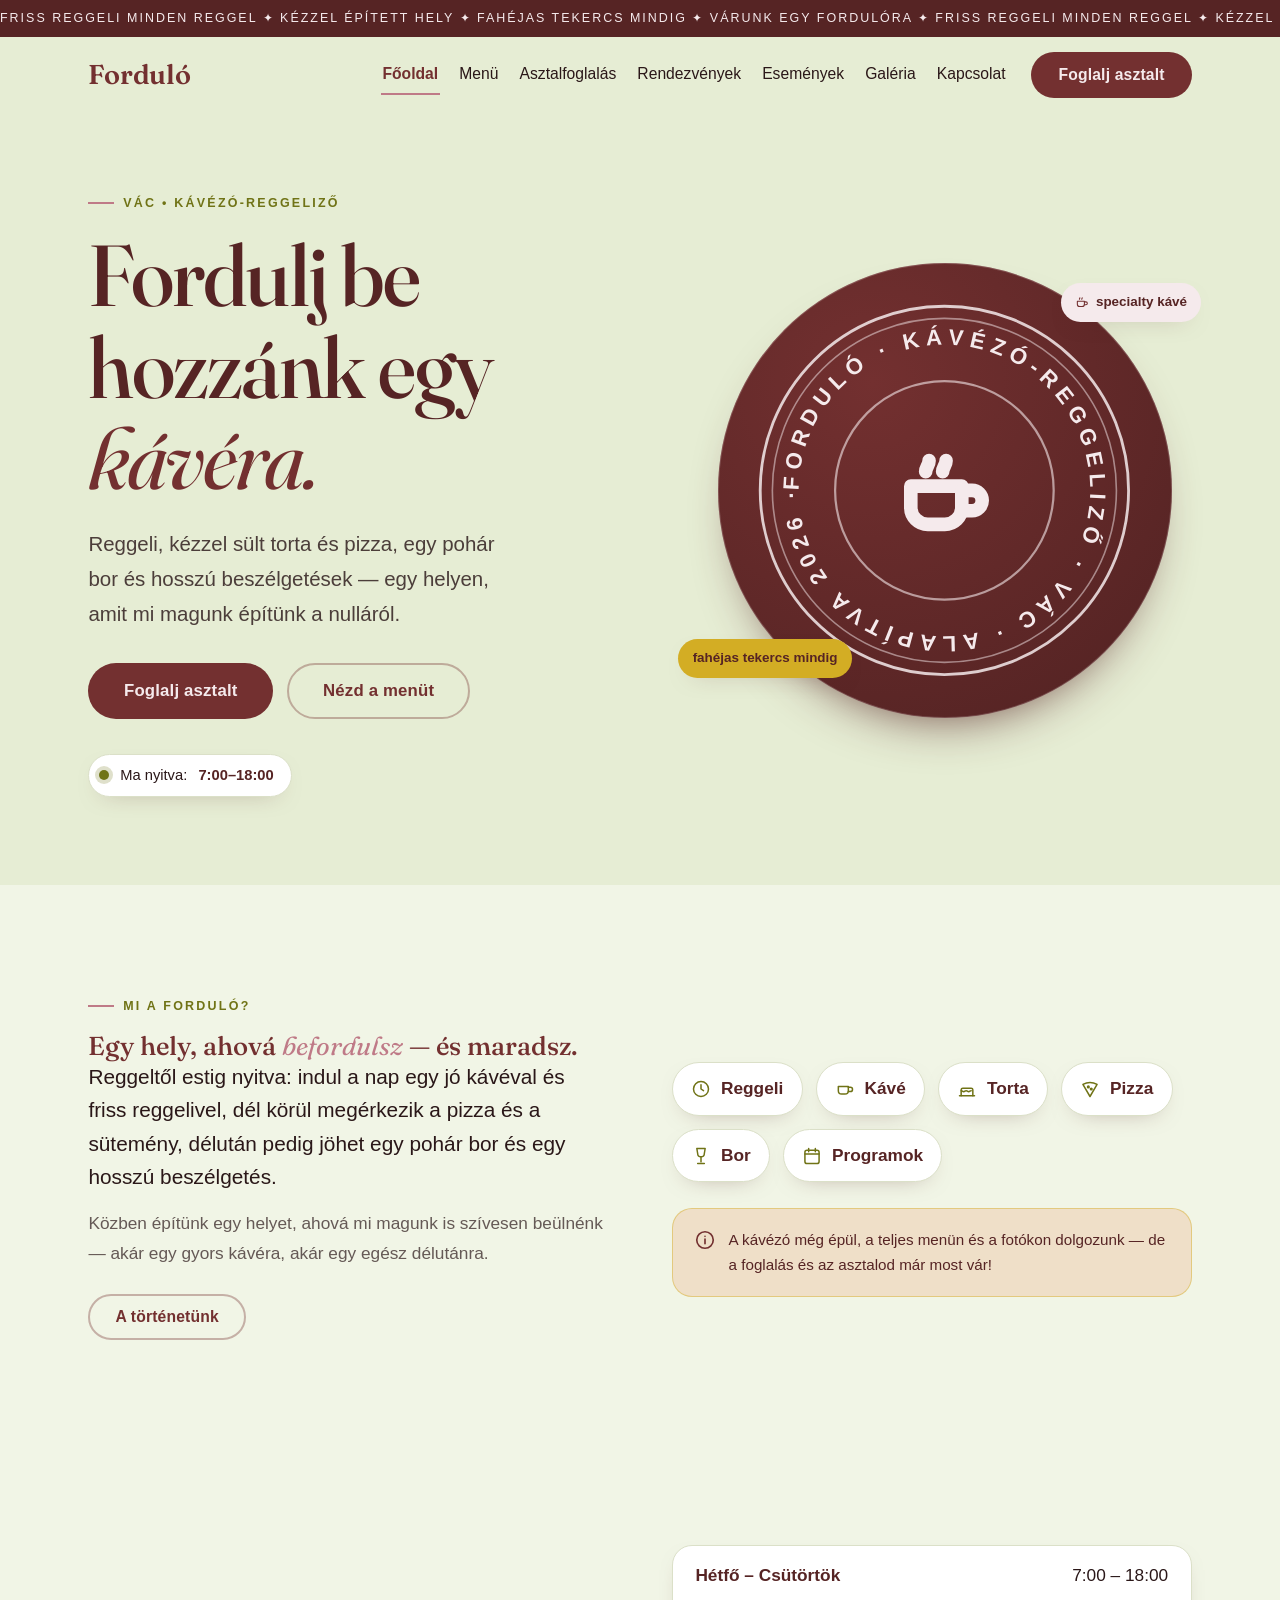
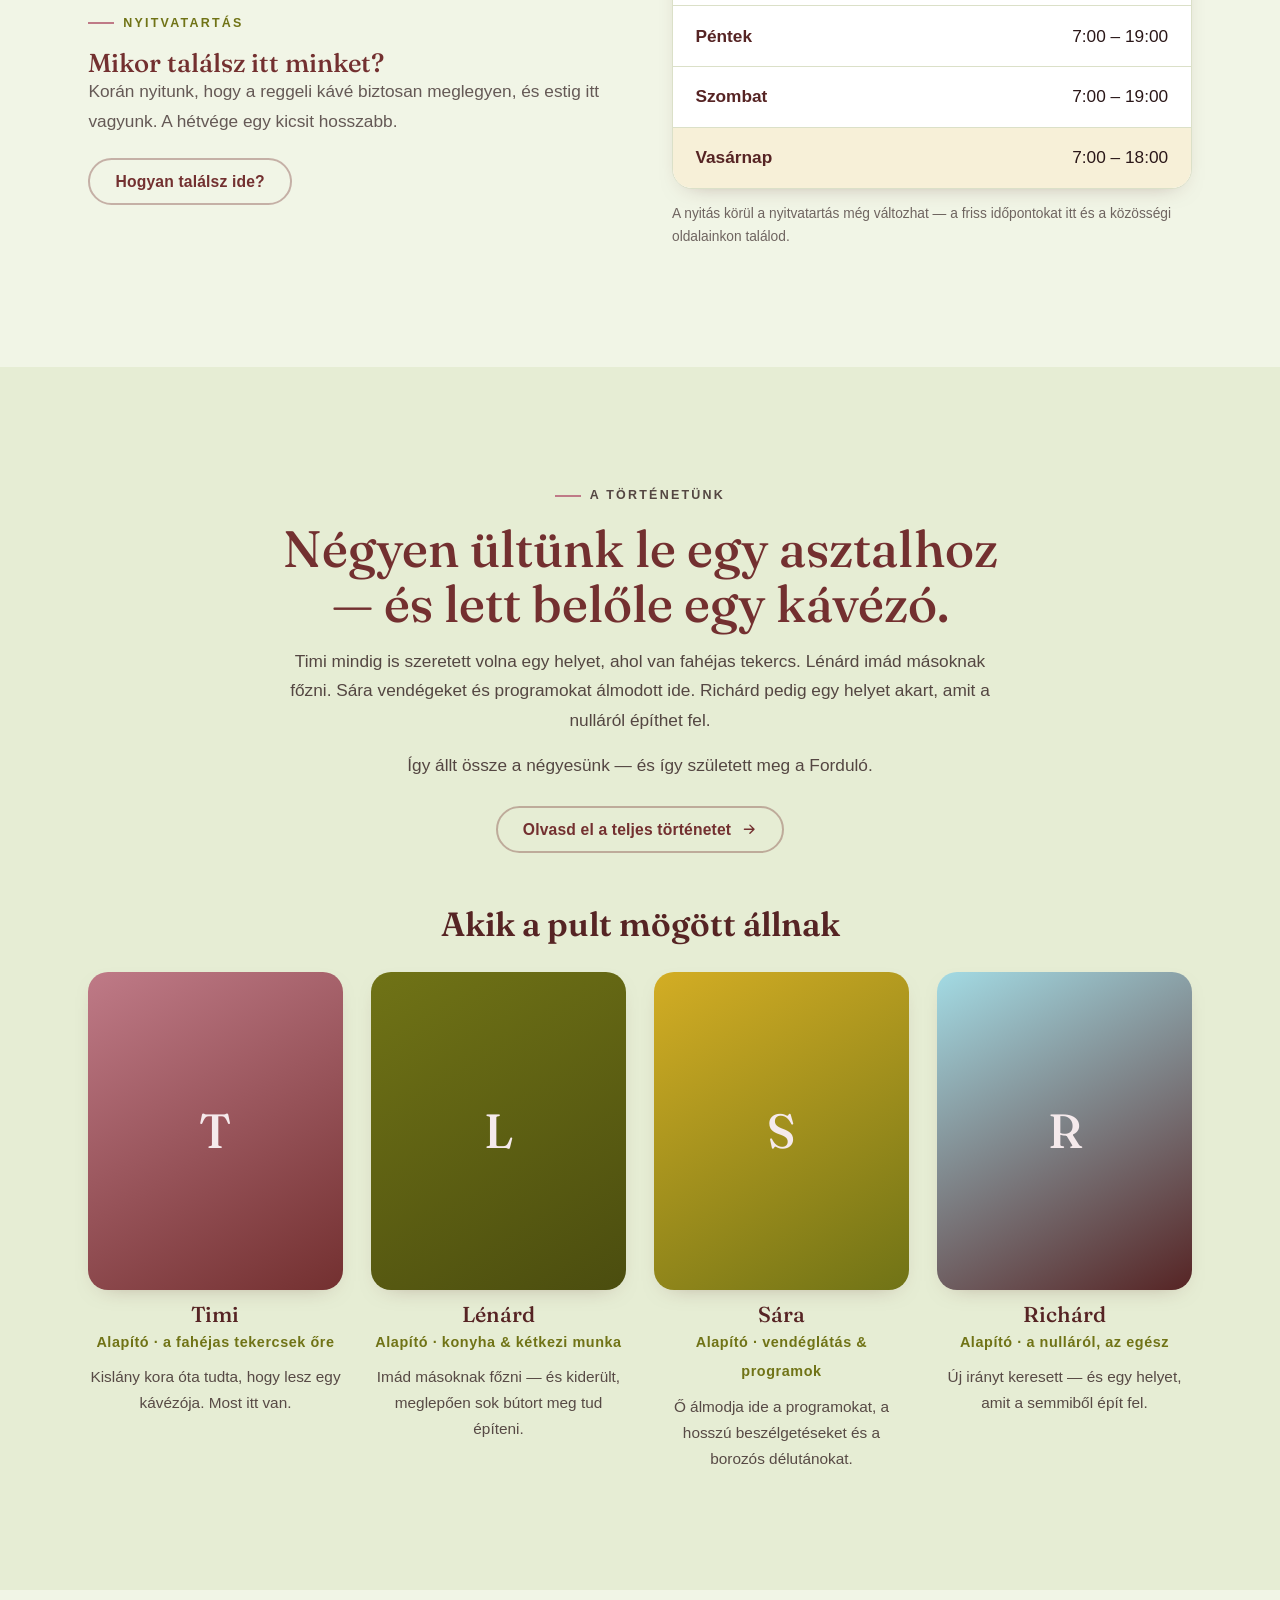
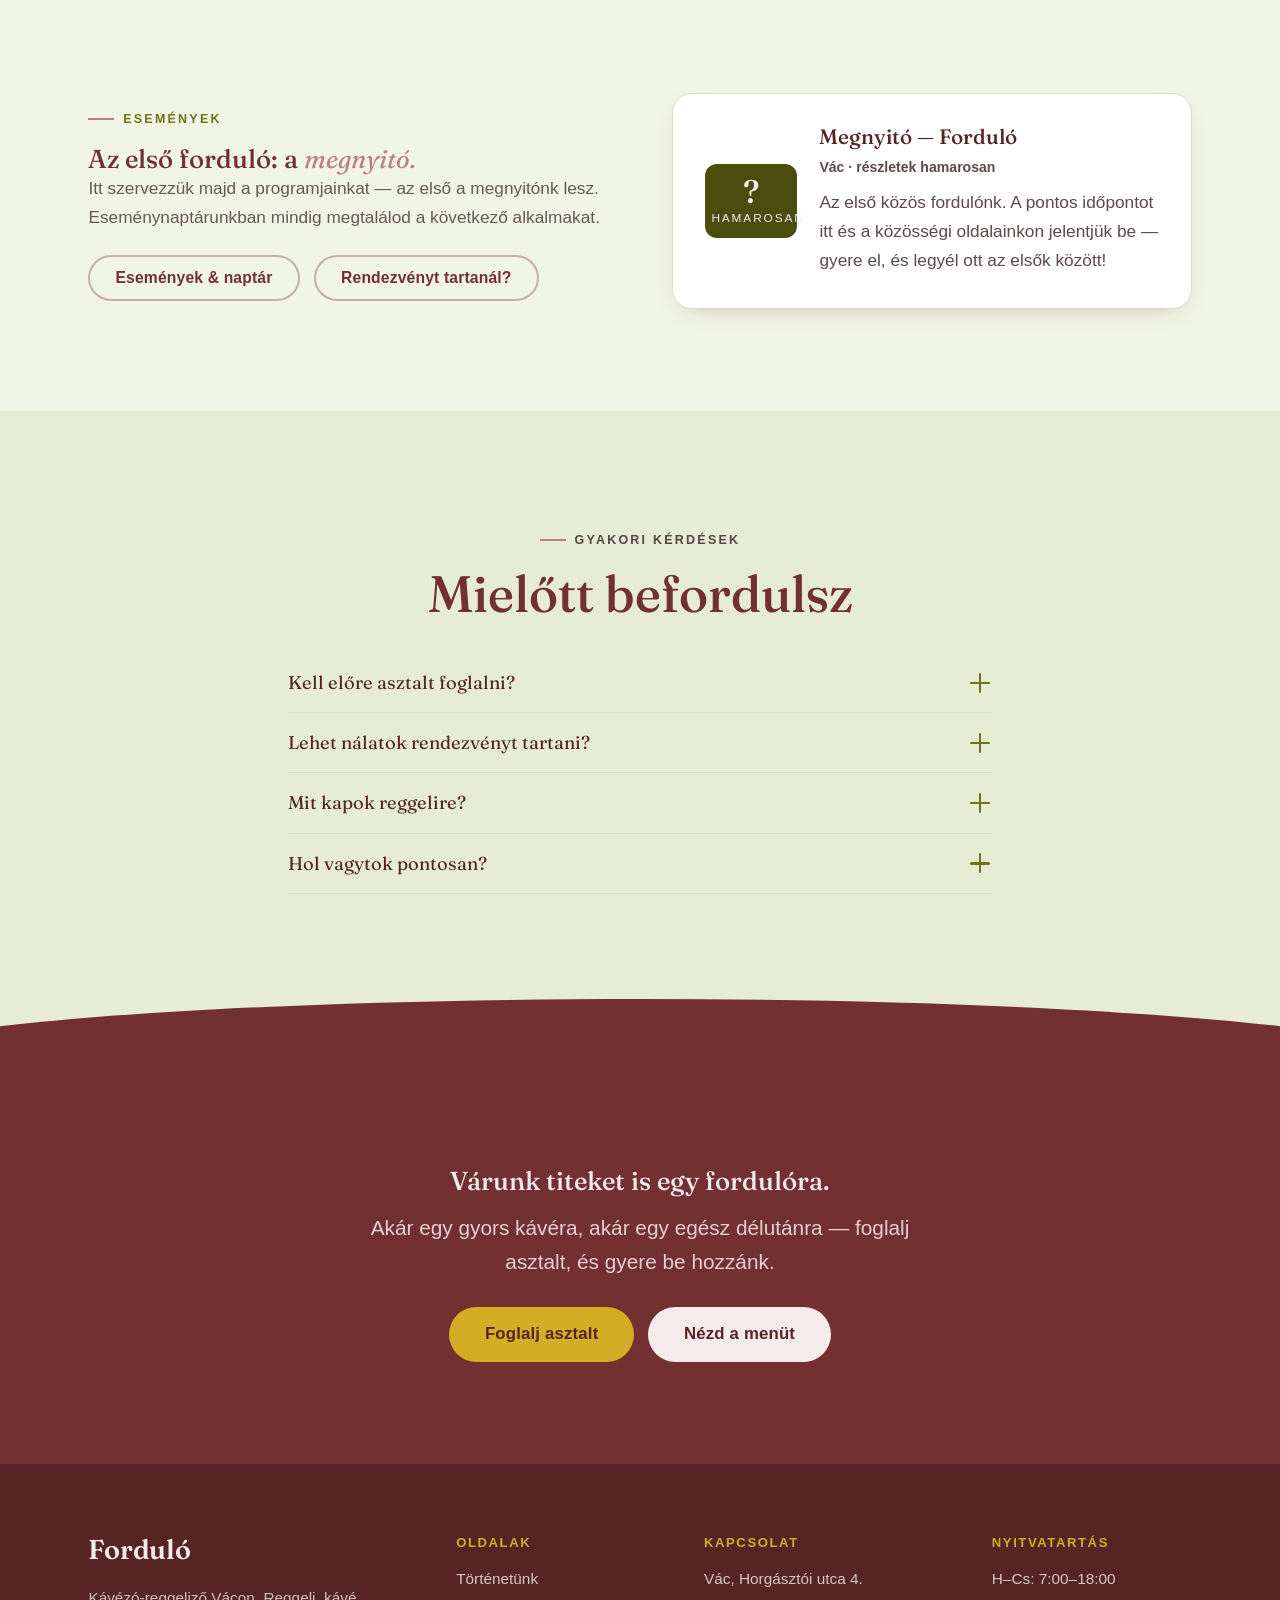
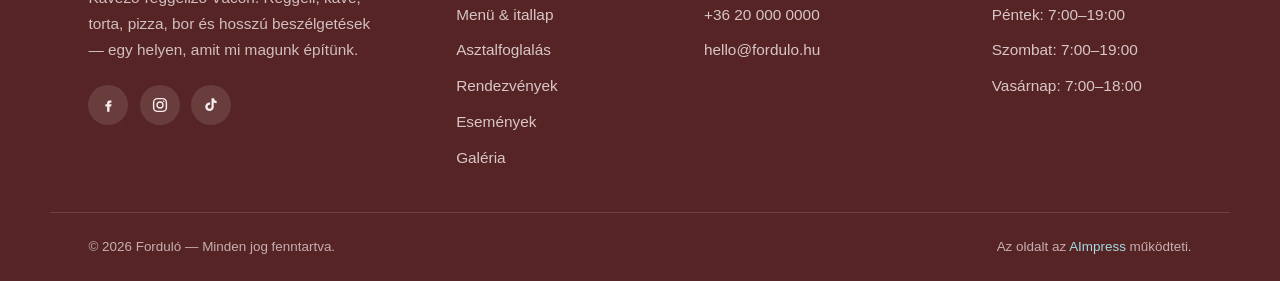
==== commit bdd0a742: "Upgrade" ====
--- a/index.html
+++ b/index.html
@@ -126,44 +126,6 @@
       </div>
     </section>
 
-    <!-- ========================= MIT KÉSZÍTÜNK ========================= -->
-    <section class="section section--cream">
-      <div class="container">
-        <div class="section-head section-head--center reveal">
-          <p class="eyebrow eyebrow--center">Mit készítünk</p>
-          <h2>Reggeltől borozós délutánig</h2>
-          <p>Mi reggelit készítünk, kávét főzünk, tortát és pizzát sütünk, bort töltünk a poharakba és programokat szervezünk nektek.</p>
-        </div>
-        <div class="grid grid--4" style="margin-top:2.6rem;">
-          <article class="card reveal">
-            <div class="card__icon"><svg viewBox="0 0 24 24" fill="none" stroke="currentColor" stroke-width="1.8" stroke-linecap="round" stroke-linejoin="round"><path d="M4 9h12v5a4 4 0 0 1-4 4H8a4 4 0 0 1-4-4V9Z"/><path d="M16 10h2.5a2.5 2.5 0 0 1 0 5H16"/><path d="M7.5 5.5c0-1 .8-1.5.8-2.5M11.5 5.5c0-1 .8-1.5.8-2.5"/></svg></div>
-            <h3>Reggeli &amp; kávé</h3>
-            <p>Friss reggeli és gondosan főzött kávé minden reggel. És igen — fahéjas tekercs mindig akad.</p>
-          </article>
-          <article class="card reveal" data-delay="1">
-            <div class="card__icon"><svg viewBox="0 0 24 24" fill="none" stroke="currentColor" stroke-width="1.8" stroke-linecap="round" stroke-linejoin="round"><path d="M3 20h18"/><path d="M5 20v-7a2 2 0 0 1 2-2h10a2 2 0 0 1 2 2v7"/><path d="M5 14c1.5 0 1.5 1.2 3 1.2S9.5 14 11 14s1.5 1.2 3 1.2 1.5-1.2 3-1.2"/><path d="M12 7v3"/></svg></div>
-            <h3>Torta &amp; édes</h3>
-            <p>Házi sütemények és torták a pulton — pont annyira, hogy nehéz legyen választani.</p>
-          </article>
-          <article class="card reveal" data-delay="2">
-            <div class="card__icon"><svg viewBox="0 0 24 24" fill="none" stroke="currentColor" stroke-width="1.8" stroke-linecap="round" stroke-linejoin="round"><path d="M3.5 6.5 12 21l8.5-14.5a18 18 0 0 0-17 0Z"/><circle cx="10" cy="9.5" r="1"/><circle cx="13.5" cy="12" r="1"/></svg></div>
-            <h3>Pizza &amp; ebéd</h3>
-            <p>Dél körül beindul a sütő: ropogós pizzák és laktató fogások egy jó beszélgetés mellé.</p>
-          </article>
-          <article class="card reveal" data-delay="3">
-            <div class="card__icon"><svg viewBox="0 0 24 24" fill="none" stroke="currentColor" stroke-width="1.8" stroke-linecap="round" stroke-linejoin="round"><path d="M7 3h10l-1 6a4 4 0 0 1-8 0L7 3Z"/><path d="M12 13v6M8 21h8"/></svg></div>
-            <h3>Bor &amp; programok</h3>
-            <p>Borozós délutánok, hosszú esték és programok — itt mindig történik valami.</p>
-          </article>
-        </div>
-        <div class="btn-row reveal" style="justify-content:center; margin-top:2.4rem;">
-          <a href="menu.html" class="btn btn--gold">Teljes menü &amp; itallap
-            <svg viewBox="0 0 24 24" fill="none" stroke="currentColor" stroke-width="2" stroke-linecap="round" stroke-linejoin="round"><path d="M5 12h14M13 6l6 6-6 6"/></svg>
-          </a>
-        </div>
-      </div>
-    </section>
-
     <!-- ========================= NYITVATARTÁS ========================= -->
     <section class="section section--paper">
       <div class="container split">
@@ -199,34 +161,24 @@
       </div>
     </section>
 
-    <!-- transition -->
-    <svg class="wave" viewBox="0 0 1440 70" preserveAspectRatio="none" aria-hidden="true"><path d="M0,70 L0,30 C360,-6 1080,-6 1440,30 L1440,70 Z" fill="#4B4D0F"/></svg>
-
-    <!-- ========================= TÖRTÉNET TEASER ========================= -->
-    <section class="band section">
-      <div class="container" style="max-width:760px;">
-        <p class="eyebrow reveal">A történetünk</p>
-        <h2 class="reveal" data-delay="1">Négyen ültünk le egy asztalhoz — és lett belőle egy kávézó.</h2>
-        <p class="reveal lead" data-delay="1" style="margin-top:1.2rem;">Timi mindig is szeretett volna egy helyet, ahol van fahéjas tekercs. Lénárd imád másoknak főzni. Sára vendégeket és programokat álmodott ide. Richárd pedig egy helyet akart, amit a nulláról építhet fel.</p>
-        <p class="reveal" data-delay="2">Így állt össze a négyesünk — és így született meg a Forduló.</p>
-        <div class="btn-row reveal" data-delay="2" style="margin-top:1.8rem;">
-          <a href="tortenetunk.html" class="btn btn--light">Olvasd el a teljes történetet
-            <svg viewBox="0 0 24 24" fill="none" stroke="currentColor" stroke-width="2" stroke-linecap="round" stroke-linejoin="round"><path d="M5 12h14M13 6l6 6-6 6"/></svg>
-          </a>
-        </div>
-      </div>
-    </section>
-
-    <!-- ========================= A NÉGYESÜNK ========================= -->
+    <!-- ========================= RÓLUNK: történet + csapat (egy szekció, egy szín) ========================= -->
     <section class="section section--cream">
       <div class="container">
-        <div class="section-head section-head--center reveal">
-          <p class="eyebrow eyebrow--center">A négyesünk</p>
-          <h2>Akik a pult mögött állnak</h2>
-        </div>
-        <div class="grid grid--4" style="margin-top:2.6rem;">
+        <div class="section-head section-head--center reveal" style="max-width:720px;">
+          <p class="eyebrow eyebrow--center">A történetünk</p>
+          <h2>Négyen ültünk le egy asztalhoz — és lett belőle egy kávézó.</h2>
+          <p>Timi mindig is szeretett volna egy helyet, ahol van fahéjas tekercs. Lénárd imád másoknak főzni. Sára vendégeket és programokat álmodott ide. Richárd pedig egy helyet akart, amit a nulláról építhet fel.</p>
+          <p style="margin-top:0.7rem;">Így állt össze a négyesünk — és így született meg a Forduló.</p>
+          <div class="btn-row" style="justify-content:center; margin-top:1.6rem;">
+            <a href="tortenetunk.html" class="btn btn--ghost">Olvasd el a teljes történetet
+              <svg viewBox="0 0 24 24" fill="none" stroke="currentColor" stroke-width="2" stroke-linecap="round" stroke-linejoin="round"><path d="M5 12h14M13 6l6 6-6 6"/></svg>
+            </a>
+          </div>
+        </div>
+
+        <h3 class="team-title reveal" data-delay="1">Akik a pult mögött állnak</h3>
+        <div class="grid grid--4" style="margin-top:1.8rem;">
           <div class="person reveal">
-            <!-- Cseréld valódi fotóra: <div class="person__photo"><img src="kepek/timi.jpg" alt="Timi"></div> -->
             <div class="person__photo" style="background:linear-gradient(150deg,#BF7A87,#733030);">T</div>
             <h3>Timi</h3>
             <span>Alapító · a fahéjas tekercsek őre</span>
@@ -306,7 +258,7 @@
           </div>
           <div class="faq-item">
             <button class="faq-q" aria-expanded="false"><span>Hol vagytok pontosan?</span><span class="ic"></span></button>
-            <div class="faq-a"><p>Vácon találsz minket. A pontos címet és a térképet a <a href="kapcsolat.html">Kapcsolat</a> oldalon nézheted meg.</p></div>
+            <div class="faq-a"><p>Vácon, a <strong>Horgásztói utca 4.</strong> alatt találsz minket (a Viking Gym közelében). A térképet és az összes elérhetőséget a <a href="kapcsolat.html">Kapcsolat</a> oldalon nézheted meg.</p></div>
           </div>
         </div>
       </div>
--- a/styles.css
+++ b/styles.css
@@ -419,9 +419,9 @@
   .site-header { backdrop-filter: none; -webkit-backdrop-filter: none; background: var(--base); }
   .site-header.is-scrolled { background: var(--base); }
   .nav__menu {
-    position: fixed; top: 0; right: 0; bottom: 0; left: auto; z-index: 90; width: min(82vw, 340px); flex-direction: column;
+    position: fixed; top: 0; right: 0; bottom: 0; left: 0; z-index: 90; width: 100%; flex-direction: column;
     align-items: stretch; justify-content: flex-start; gap: 0.2rem; background: var(--cream);
-    padding: 6rem 1.6rem 2rem; box-shadow: -20px 0 60px -24px rgba(86,36,36,0.7);
+    padding: 5.5rem 1.4rem 2rem; box-shadow: none;
     transform: translateX(100%); transition: transform 0.35s var(--ease); overflow-y: auto;
   }
   .nav__menu.is-open { transform: translateX(0); }
@@ -516,3 +516,6 @@
   .cal__cell { font-size: 0.88rem; }
   .cal { padding: 0.7rem 0.7rem 0.9rem; }
 }
+
+/* ==================================================== Rólunk: történet + csapat (egy szekció) */
+.team-title { text-align: center; font-family: var(--font-display); font-weight: 600; font-size: clamp(1.5rem, 1.1rem + 1.6vw, 2.1rem); color: var(--wine-deep); margin-top: clamp(2.4rem, 5vw, 3.4rem); }
